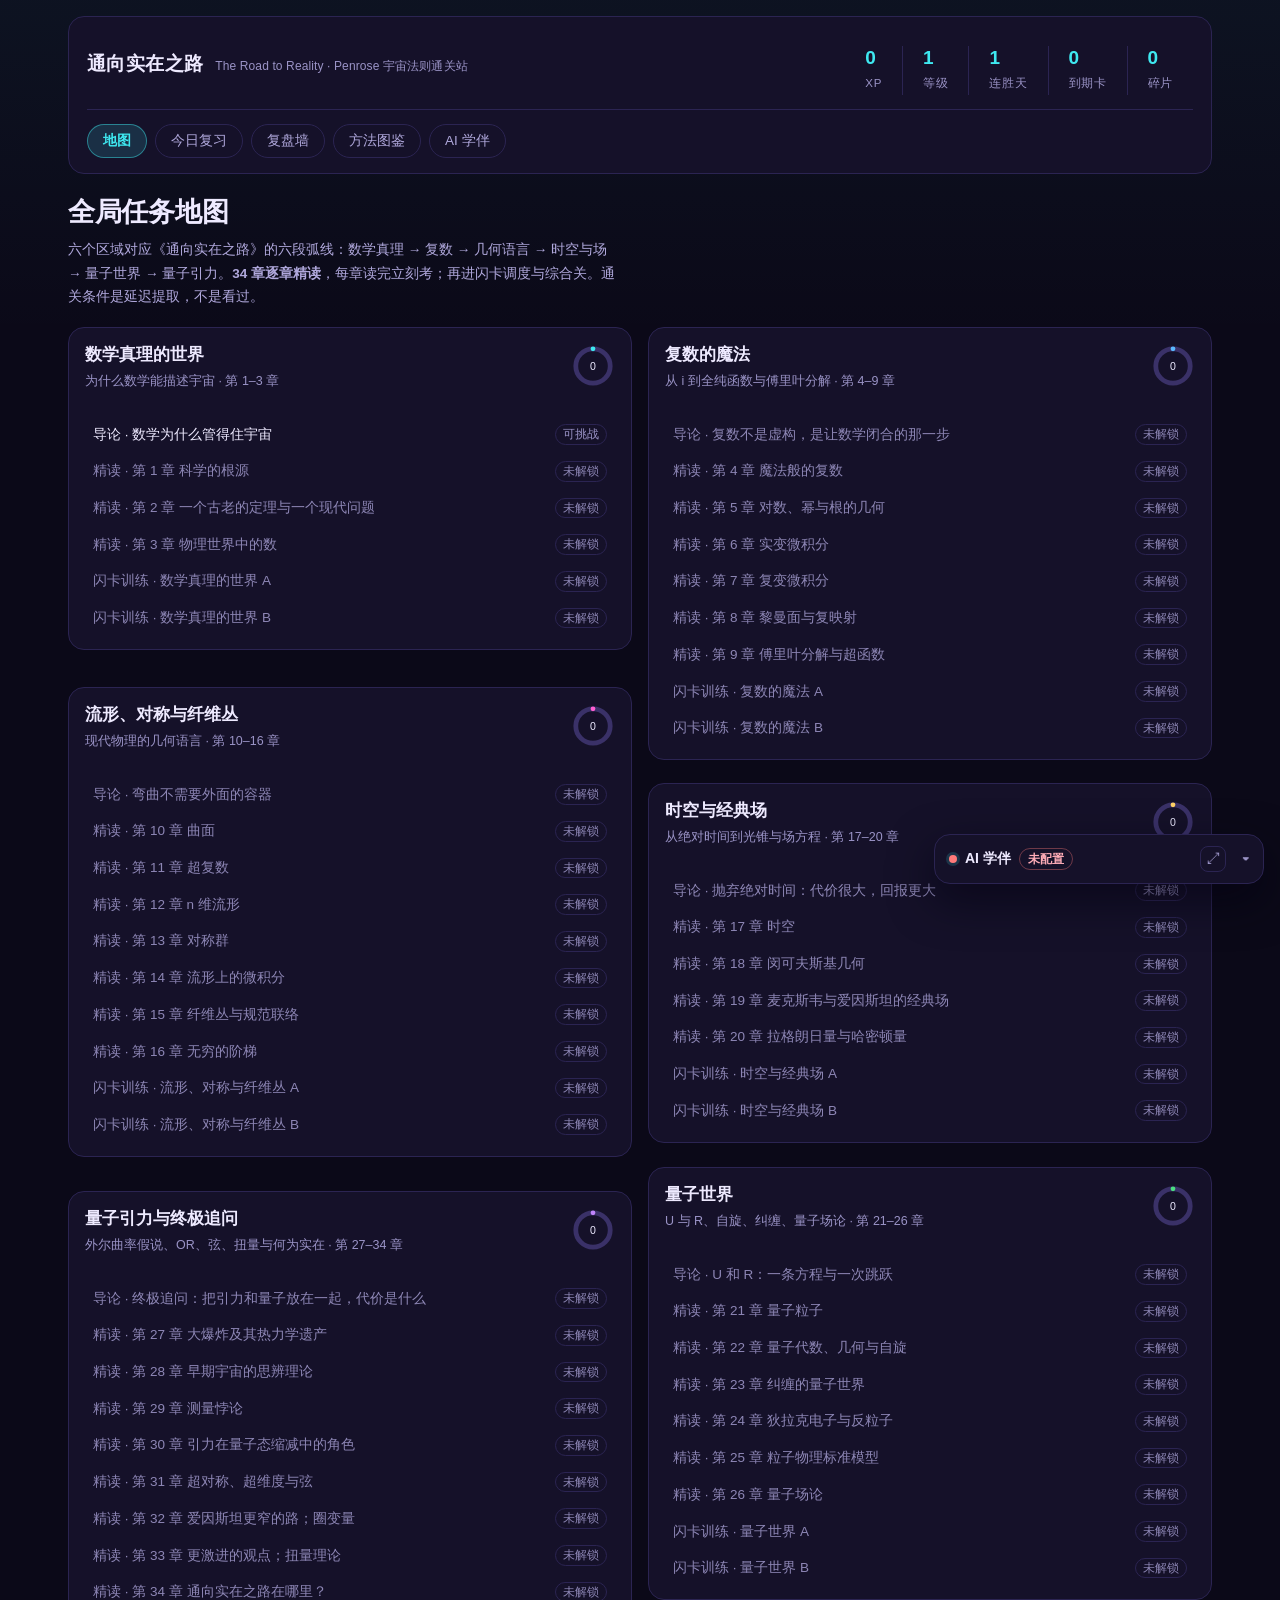
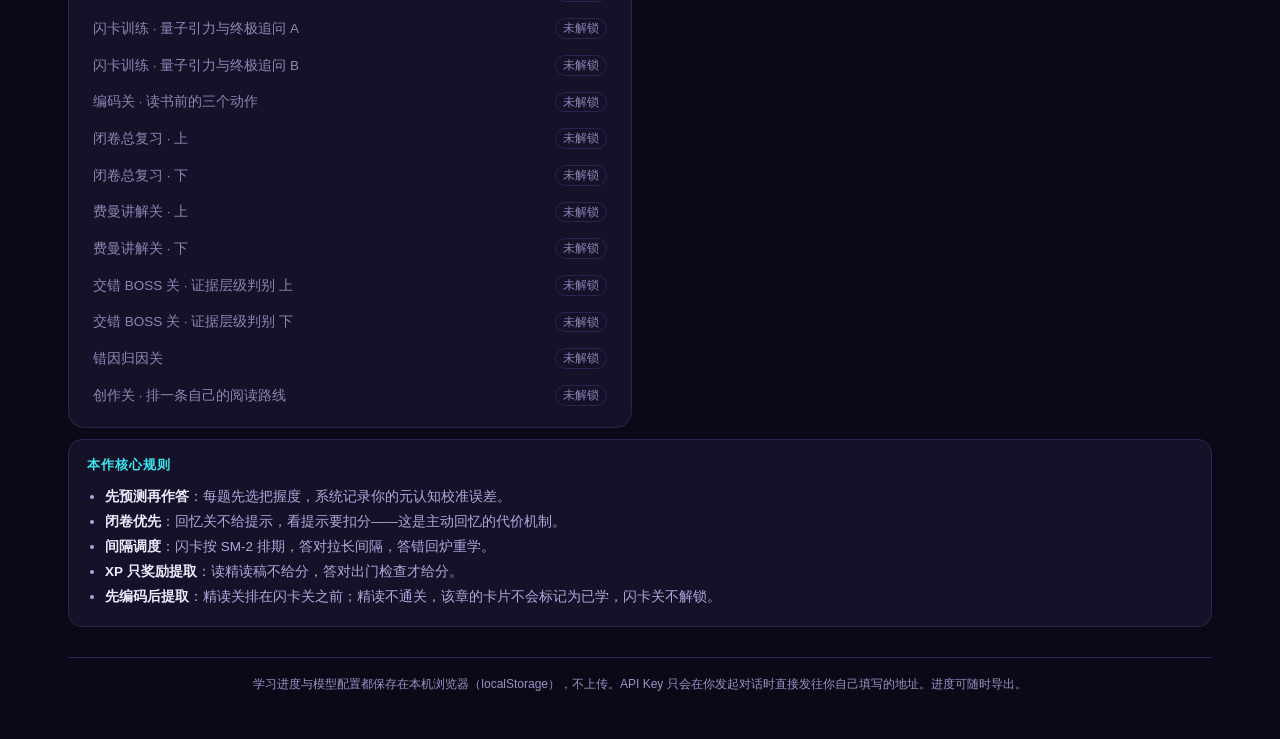
==== index.html @ fcfea30b "fix: 定积分上下限改用 _a^b 写法（3 处） 2026-10-31 22:08" ====
<!DOCTYPE html>
<html lang="zh-CN">
<head>
<meta charset="utf-8">
<meta name="viewport" content="width=device-width,initial-scale=1,viewport-fit=cover">
<title>通向实在之路 · 通关学习站</title>
<link rel="stylesheet" href="styles.css">
</head>
<body>

<div id="app">

  <!-- ============ 顶部 HUD ============ -->
  <header class="hud">
    <div class="hud-left">
      <div class="logo">通向实在之路</div>
      <div class="sub">The Road to Reality · Penrose 宇宙法则通关站</div>
    </div>
    <div class="hud-stats">
      <div class="stat"><span class="v" id="hud-xp">0</span><span class="k">XP</span></div>
      <div class="stat"><span class="v" id="hud-lv">1</span><span class="k">等级</span></div>
      <div class="stat"><span class="v" id="hud-streak">0</span><span class="k">连胜天</span></div>
      <div class="stat"><span class="v" id="hud-due">0</span><span class="k">到期卡</span></div>
      <div class="stat"><span class="v" id="hud-frag">0</span><span class="k">碎片</span></div>
    </div>
    <nav class="hud-nav">
      <button class="tab active" data-view="map">地图</button>
      <button class="tab" data-view="recall">今日复习</button>
      <button class="tab" data-view="wall">复盘墙</button>
      <button class="tab" data-view="library">方法图鉴</button>
      <button class="tab" data-view="companion">AI 学伴</button>
    </nav>
  </header>

  <!-- ============ 主区 ============ -->
  <main id="main">

    <!-- ---------- 地图视图 ---------- -->
    <section class="view" id="view-map">
      <div class="view-head">
        <h1>全局任务地图</h1>
        <p>六个区域对应《通向实在之路》的六段弧线：数学真理 → 复数 → 几何语言 → 时空与场 → 量子世界 → 量子引力。<b>34 章逐章精读</b>，每章读完立刻考；再进闪卡调度与综合关。通关条件是延迟提取，不是看过。</p>
      </div>
      <div class="map" id="map-grid"></div>

      <div class="panel">
        <h2 class="panel-t">本作核心规则</h2>
        <ul class="rules">
          <li><b>先预测再作答</b>：每题先选把握度，系统记录你的元认知校准误差。</li>
          <li><b>闭卷优先</b>：回忆关不给提示，看提示要扣分——这是主动回忆的代价机制。</li>
          <li><b>间隔调度</b>：闪卡按 SM-2 排期，答对拉长间隔，答错回炉重学。</li>
          <li><b>XP 只奖励提取</b>：读精读稿不给分，答对出门检查才给分。</li>
          <li><b>先编码后提取</b>：精读关排在闪卡关之前；精读不通关，该章的卡片不会标记为已学，闪卡关不解锁。</li>
        </ul>
      </div>
    </section>

    <!-- ---------- 今日复习（SM-2 队列） ---------- -->
    <section class="view hidden" id="view-recall">
      <div class="view-head">
        <h1>今日复习队列</h1>
        <p>SM-2 调度：到期卡优先，新卡每日上限 20 张。评分决定下次出现的时间，答错立刻回炉。队列只从<b>已通关</b>的章节出卡——没读过的内容不会来考你。</p>
      </div>
      <div class="recall-wrap">
        <div class="card-box" id="recall-box">
          <div class="card-face" id="recall-front"></div>
          <div class="card-face hidden" id="recall-back"></div>
          <div class="card-meta" id="recall-meta"></div>
        </div>
        <div class="grade-row hidden" id="recall-grades">
          <button class="g g1" data-g="1">忘记</button>
          <button class="g g3" data-g="3">困难</button>
          <button class="g g4" data-g="4">良好</button>
          <button class="g g5" data-g="5">轻松</button>
        </div>
        <div class="row-btns">
          <button class="btn primary" id="recall-show">显示答案</button>
          <button class="btn ghost" id="recall-skip">跳过本张</button>
        </div>
        <div class="queue-info" id="queue-info"></div>
      </div>
    </section>

    <!-- ---------- 复盘墙 ---------- -->
    <section class="view hidden" id="view-wall">
      <div class="view-head">
        <h1>复盘成就墙</h1>
        <p>这里不显示你"学了多久"，只显示你能取出来多少。</p>
      </div>
      <div class="wall-grid">
        <div class="panel">
          <h2 class="panel-t">六区域掌握度</h2>
          <div id="mastery-rings" class="rings"></div>
        </div>
        <div class="panel">
          <h2 class="panel-t">错因分布</h2>
          <div id="mistake-bars" class="bars"></div>
          <p class="hint">知识性错误占比下降才算真进步；表达类错误下降可能只是熟练度。</p>
        </div>
        <div class="panel">
          <h2 class="panel-t">元认知校准</h2>
          <div id="calib" class="calib"></div>
          <p class="hint">校准误差 = |预测正确率 − 实际正确率|。误差越小，你越清楚自己哪里不会。</p>
        </div>
        <div class="panel">
          <h2 class="panel-t">连胜日历 · 近 14 天</h2>
          <div id="streak-cal" class="cal"></div>
        </div>
        <div class="panel">
          <h2 class="panel-t">成就</h2>
          <div id="achv" class="achv"></div>
        </div>
        <div class="panel">
          <h2 class="panel-t">数据导出</h2>
          <p class="hint">所有进度可导出，避免平台锁定与黑箱算法。</p>
          <div class="row-btns">
            <button class="btn" id="exp-csv">导出 Anki 卡包 (CSV)</button>
            <button class="btn" id="exp-json">导出学习日志 (JSON)</button>
            <button class="btn danger" id="exp-reset">清空进度</button>
          </div>
        </div>
      </div>
    </section>

    <!-- ---------- 方法图鉴 ---------- -->
    <section class="view hidden" id="view-library">
      <div class="view-head">
        <h1>8 种读这本书的方法</h1>
        <p>按证据强度分层：第一梯队无条件优先，第二梯队基础扎实后叠加，辅助类只做配角，最后一类请当反面讲稿——它正是「从第一页硬啃到第 1124 页」。</p>
        <div class="row-btns" id="lib-filter">
          <button class="btn small" data-f="all">全部 8</button>
          <button class="btn small" data-f="1">第一梯队</button>
          <button class="btn small" data-f="2">第二梯队</button>
          <button class="btn small" data-f="3">辅助</button>
          <button class="btn small" data-f="4">误传</button>
        </div>
      </div>
      <div class="lib-grid" id="lib-grid"></div>
    </section>

    <!-- ---------- AI 学伴 ---------- -->
    <section class="view hidden" id="view-companion">
      <div class="view-head">
        <h1>AI 学伴</h1>
        <p>接上你自己的模型：DeepSeek 官方、本地 Ollama / LM Studio，或任意 OpenAI 兼容网关。学伴的默认纪律是「只追问、不给答案」——它做追问者、批改者、诊断者，答案仍然由你自己产出。</p>
      </div>

      <!-- 模型设置 -->
      <div class="panel llm-panel">
        <div class="llm-title">
          <h2 class="panel-t">模型设置</h2>
          <span class="pill" id="llm-status">未配置</span>
        </div>

        <div class="llm-grid">
          <label class="fld">
            <span>提供商预设</span>
            <select id="llm-preset"></select>
          </label>

          <label class="fld">
            <span>模型名</span>
            <span class="input-line">
              <input id="llm-model" list="llm-modellist" placeholder="deepseek-v4-pro" autocomplete="off">
              <button class="btn small ghost" id="llm-fetch-models" title="向 Base URL 请求 /models">拉取列表</button>
            </span>
            <datalist id="llm-modellist"></datalist>
          </label>

          <label class="fld wide">
            <span>Base URL<span class="hint">填到版本段为止，别带 /chat/completions</span></span>
            <input id="llm-base" placeholder="https://api.deepseek.com/v1" autocomplete="off" spellcheck="false">
          </label>

          <label class="fld wide">
            <span>API Key<span class="hint">只存在本机浏览器，直发你填的地址</span></span>
            <span class="input-line">
              <input id="llm-key" type="password" placeholder="sk-…（本地服务可留空）" autocomplete="off" spellcheck="false">
              <button class="btn small ghost" id="llm-key-eye">显示</button>
            </span>
          </label>

          <label class="fld">
            <span>温度 <b id="llm-temp-v">0.7</b></span>
            <input id="llm-temp" type="range" min="0" max="1.5" step="0.1">
          </label>

          <label class="fld">
            <span>最大输出 tokens<span class="hint">思考过程也算在内，调小会截断长回答</span></span>
            <input id="llm-maxtok" type="number" min="256" max="16384" step="256">
          </label>

          <label class="fld">
            <span>超时（秒）<span class="hint">多久没新内容才放弃</span></span>
            <input id="llm-timeout" type="number" min="10" max="600" step="5">
          </label>

          <div class="fld checks">
            <label><input type="checkbox" id="llm-stream"> 流式输出（打字机效果）</label>
            <label><input type="checkbox" id="llm-reason"> 展开思考过程（reasoning）</label>
          </div>
        </div>

        <div class="llm-preset-note" id="llm-preset-note"></div>

        <div class="row-btns">
          <button class="btn primary" id="llm-save">保存设置</button>
          <button class="btn" id="llm-test">测试连接</button>
          <button class="btn ghost" id="llm-reset">恢复默认</button>
          <button class="btn ghost" id="llm-clear">清除密钥</button>
          <button class="btn ghost" id="llm-proxy">下载本地代理脚本</button>
        </div>

        <div class="llm-result hidden" id="llm-result"></div>

        <details class="llm-help">
          <summary>连不上？三种典型情况与解法</summary>
          <div class="llm-help-body">
            <p><b>① 跨域被拦（最常见的报错）。</b>浏览器会打印 <code>CORS policy</code> 或本页提示「无法连接到…」。云端 API（含 DeepSeek 官方）与部分本地服务都不允许网页直接调用。解法：下载本仓库的 <code>ds-proxy.py</code>，在本机执行</p>
            <pre>python3 ds-proxy.py --upstream https://api.deepseek.com --key sk-你的key</pre>
            <p>然后把这里的 Base URL 改成 <code>http://127.0.0.1:8787/v1</code>，Key 留空（key 已放在代理端，不进浏览器），模型名照旧。</p>
            <p><b>② 混合内容拦截。</b>若页面以 <code>https://</code> 打开，而接口是 <code>http://127.0.0.1</code>，浏览器会直接拒绝。用本地单文件打开（<code>file://</code>）或让两者协议一致。</p>
            <p><b>③ 密钥或模型名不对。</b>报 401 是 key 问题，报 404 / 400 多为 Base URL 少了 <code>/v1</code>，或模型名不存在——点「拉取列表」看看服务端到底有哪些模型。</p>
            <p class="dim">DeepSeek 官方模型名：<code>deepseek-v4-pro</code>（思考模式）、<code>deepseek-v4-flash</code>（非思考）。旧的 <code>deepseek-chat</code> / <code>deepseek-reasoner</code> 已于 2026-07-24 弃用。</p>
          </div>
        </details>
      </div>

      <!-- 提示词库 -->
      <div class="panel">
        <h2 class="panel-t">提示词库</h2>
        <p class="dim">下面这些提示词可以直接复制到任意对话窗口使用，也是浮动学伴面板内置的人设来源。</p>
      </div>
      <div class="prompt-grid" id="prompt-grid"></div>

      <div class="panel">
        <h2 class="panel-t">三条不可让渡的红线</h2>
        <ul class="rules">
          <li><b>先生成，后辅助</b>：任何任务先独立做，AI 只做批改与追问。</li>
          <li><b>答案不算产出</b>：合上 AI 的回复，凭记忆重写一次，才算完成。</li>
          <li><b>事实必核查</b>：AI 给的数字与引用一律回到本站讲稿二次核对——它会一本正经地编页码。</li>
        </ul>
      </div>
    </section>

    <!-- ---------- 关卡视图 ---------- -->
    <section class="view hidden" id="view-level">
      <button class="btn ghost back" id="level-back">← 返回地图</button>
      <button class="btn ghost back" id="readmode-toggle" title="切换精读排版：大字号、宽行距、易辨识，适合长时间阅读">阅读模式：关</button>
      <div class="level-head">
        <div class="lv-tag" id="lv-tag"></div>
        <h1 id="lv-title"></h1>
        <p id="lv-brief"></p>
        <div class="lv-method" id="lv-method"></div>
      </div>
      <!-- 阅读滑轨：既是进度，也是页码导航（悬停看页码+小节，点击/方向键跳页） -->
      <div class="rd-scrub" id="rd-scrub" role="slider" tabindex="0"
           aria-label="阅读进度，可跳页" aria-orientation="horizontal"
           aria-valuemin="1" aria-valuemax="1" aria-valuenow="1">
        <div class="rd-scrub-rail">
          <span class="rd-scrub-seg" id="rd-seg"></span>
          <div class="progress-bar" id="lv-progress"></div>
          <span class="rd-scrub-ticks" id="rd-ticks"></span>
          <i class="rd-scrub-cursor" id="rd-cursor"></i>
        </div>
        <div class="rd-tip" id="rd-tip"></div>
      </div>
      <div class="stage" id="lv-stage"></div>
      <div class="row-btns" id="lv-actions"></div>
      <div class="feedback hidden" id="lv-feedback"></div>
    </section>

  </main>

  <!-- ============ AI 学伴浮动面板 ============ -->
  <aside id="npc" class="npc">
    <div class="npc-head" id="npc-toggle">
      <span class="dot" id="npc-dot"></span>
      <span>AI 学伴</span>
      <span class="npc-badge" id="npc-badge">未配置</span>
      <button class="npc-exp" id="npc-expand" type="button"
              title="展开为分屏：学伴铺在右侧，和网页并排看">⤢</button>
      <span class="caret">▾</span>
    </div>
    <div class="npc-body" id="npc-body">
      <div class="npc-modes" id="npc-modes">
        <button class="btn small" data-mode="ask">只追问</button>
        <button class="btn small" data-mode="review">批改</button>
        <button class="btn small" data-mode="chat">自由问答</button>
      </div>
      <div class="npc-ctx" id="npc-ctx"></div>
      <div class="chat" id="npc-chat"></div>
      <textarea id="npc-input" class="npc-input" rows="2" placeholder="先写下你自己的答案，再让学伴追问…（Ctrl/⌘ + Enter 发送）"></textarea>
      <div class="row-btns">
        <button class="btn small primary" id="npc-ask">发送</button>
        <button class="btn small ghost" id="npc-stop">停止</button>
        <button class="btn small ghost" id="npc-clear">清空</button>
        <button class="btn small ghost" id="npc-export">导出</button>
        <button class="btn small ghost" id="npc-config">设置</button>
      </div>
      <div class="npc-tip" id="npc-tip">未接模型时，学伴用内置规则追问；在「设置」里填好 API 即可接入你自己的模型。</div>
    </div>
  </aside>

  <footer class="foot">
    学习进度与模型配置都保存在本机浏览器（localStorage），不上传。API Key 只会在你发起对话时直接发往你自己填写的地址。进度可随时导出。
  </footer>
</div>

<!-- 首屏只带地图需要的：数据结构、引擎、学伴、朗读模块 -->
<script src="data.js"></script>
<script src="data-cards.js"></script>
<script src="data-pools.js"></script>
<script src="engine.js"></script>
<script src="llm.js"></script>
<script src="tts.js"></script>
<script src="math.js"></script>
<!-- 按需加载清单（由 gen/build-lazy.py 生成） -->
<script src="gen/lazy/manifest.js"></script>
<script src="lazy.js"></script>
<!-- @@LAZY@@ 单文件版在这里内联 KaTeX / 章节 / 插图 / 图示 -->
<script src="emph.js"></script>
<script src="app.js"></script>
</body>
</html>
---- styles.css ----
/* ============================================================
   通向实在之路 · 界面样式
   设计方向：深夜天文台
   —— 墨蓝底面、三级表面明度、单一电青主信号、金色成就色。
   三条硬规则：
   1) 不用装饰性渐变（文字渐变、按钮渐变、背景光晕一律不用）
   2) 不用左侧色条（callout 一律改用「淡色底 + 同色描边 + 同色标题」）
   3) 不嵌套卡片（卡片里只放内容，不放在第二层卡片里）
   ============================================================ */

:root{
  /* 表面：三级明度，全部带紫调，不用纯黑纯灰 */
  --bg:#0b0918;
  --surf1:#151129;
  --surf2:#1c1735;
  --surf3:#241d45;
  /* 旧变量名保留，避免 JS 内联样式失效 */
  --panel:var(--surf1);
  --panel2:var(--surf2);
  --line:#2b2452;
  --line2:#3d3470;
  /* 文字 */
  --txt:#eeeaff;
  --dim:#b0a8dc;
  --hint:#9a93c6;
  /* 信号色 */
  --cyan:#3ee8f0;
  --cyan-ink:#04141a;
  --mag:#ff5fd2;
  --gold:#ffd166;
  --ok:#4ade80;
  --bad:#ff7a7a;
  --radius:14px;
  /* 精读正文用楷体：笔画分明、字字独立，长文读起来不糊 */
  --kai:"RTRKai","Kaiti SC","STKaiti","KaiTi","楷体","Kaiti","楷体_GB2312","Songti SC","SimSun",serif;
}

*{box-sizing:border-box;-webkit-tap-highlight-color:transparent}
html,body{margin:0;padding:0}

body{
  background-color:var(--bg);
  /* 顶部一层极淡的冷色洗底，取代原来的两团径向光晕 */
  background-image:linear-gradient(180deg,rgba(62,232,240,.045),rgba(62,232,240,0) 340px);
  background-attachment:fixed;
  color:var(--txt);
  font-family:-apple-system,BlinkMacSystemFont,"PingFang SC","Microsoft YaHei","Helvetica Neue",Arial,sans-serif;
  font-size:15px; line-height:1.65; min-height:100vh;
  -webkit-font-smoothing:antialiased;
  text-rendering:optimizeLegibility;
}
#app{max-width:1180px;margin:0 auto;padding:0 18px 44px}
.hidden{display:none !important}

h1,h2,h3,h4{line-height:1.35;letter-spacing:-.01em}
h1{font-size:clamp(23px,2.4vw,27px);margin:0 0 8px;font-weight:800}
h2{font-size:19px;margin:0 0 8px;font-weight:700}
h3{margin:0 0 10px;font-size:15px;font-weight:700;color:var(--cyan)}
p{margin:0 0 10px}

/* ---------- 浏览器自带的那些面 ----------
   选中态、焦点环、滚动条、光标、表格数字：这些也是设计的一部分 */
::selection{background:rgba(62,232,240,.26);color:#fff}
:focus-visible{outline:2px solid var(--cyan);outline-offset:2px;border-radius:6px}
input,textarea,select{caret-color:var(--cyan)}
input[type=range]{accent-color:var(--cyan)}
a{color:var(--cyan);text-underline-offset:2px}
*{scrollbar-width:thin;scrollbar-color:rgba(176,168,220,.28) transparent}
::-webkit-scrollbar{width:10px;height:10px}
::-webkit-scrollbar-track{background:transparent}
::-webkit-scrollbar-thumb{background:rgba(176,168,220,.24);border-radius:6px;border:3px solid transparent;background-clip:content-box}
::-webkit-scrollbar-thumb:hover{background:rgba(176,168,220,.42);background-clip:content-box}

/* ---------- HUD：一条完整的信息带，不是五张同样的小卡 ---------- */
.hud{
  background:var(--surf1);border:1px solid var(--line);border-radius:16px;
  padding:15px 18px;margin:16px 0 20px;
}
@media (min-width:940px){
  .hud{display:grid;grid-template-columns:1fr auto;column-gap:28px;align-items:center}
  .hud-left{grid-column:1}
  .hud-stats{grid-column:2;margin:0;justify-self:end}
  .hud-nav{grid-column:1 / -1}
}
.hud-left{display:flex;align-items:baseline;gap:12px;flex-wrap:wrap}
.logo{font-size:19px;font-weight:800;letter-spacing:.02em;color:var(--txt)}
.logo b{color:var(--cyan);font-weight:800}
.sub{color:var(--hint);font-size:12px;letter-spacing:.01em}
.hud-stats{display:flex;flex-wrap:wrap;margin:14px 0 0}
.stat{padding:0 20px;border-left:1px solid var(--line);min-width:0}
.stat:first-child{padding-left:0;border-left:0}
.stat .v{display:block;font-weight:800;font-size:19px;color:var(--cyan);
  font-variant-numeric:tabular-nums;line-height:1.25}
.stat .k{font-size:11.5px;color:var(--hint);letter-spacing:.06em}
.hud-nav{display:flex;gap:8px;flex-wrap:wrap;margin-top:14px;padding-top:14px;border-top:1px solid var(--line)}
.tab{background:transparent;border:1px solid var(--line);color:var(--dim);
  padding:7px 15px;border-radius:999px;font-size:13.5px;cursor:pointer;transition:background .15s,color .15s,border-color .15s}
.tab:hover{color:var(--txt);border-color:var(--line2);background:var(--surf2)}
.tab.active{background:rgba(62,232,240,.14);color:var(--cyan);border-color:rgba(62,232,240,.45);font-weight:700}

/* ---------- 通用容器 ---------- */
.view-head{margin-bottom:18px}
.view-head p{color:var(--dim);font-size:13.5px;max-width:74ch;line-height:1.75}
.panel{background:var(--surf1);border:1px solid var(--line);border-radius:var(--radius);padding:16px 18px;margin-bottom:14px}
/* 面板标题：h2 语义层级，视觉上克制 */
.panel-t,.panel h2{font-size:13px;font-weight:700;color:var(--cyan);
  letter-spacing:.08em;margin:0 0 12px;text-transform:none}
.rules{margin:0;padding-left:18px;color:var(--dim);font-size:13.5px;line-height:1.85}
.rules b{color:var(--txt);font-weight:700}
.hint,.dim{color:var(--hint);font-size:12.5px}
.dim{color:var(--hint)}

.btn{background:var(--surf2);border:1px solid var(--line);color:var(--txt);
  padding:10px 16px;border-radius:10px;cursor:pointer;font-size:14px;
  font-family:inherit;transition:background .15s,border-color .15s,color .15s}
.btn:hover{border-color:var(--line2);background:var(--surf3)}
.btn.primary{background:var(--cyan);color:var(--cyan-ink);font-weight:800;border-color:transparent}
.btn.primary:hover{background:#65f0f5}
.btn.ghost{background:transparent}
.btn.ghost:hover{background:var(--surf2)}
.btn.danger{border-color:rgba(255,122,122,.4);color:#ffa8b4;background:transparent}
.btn.danger:hover{background:rgba(255,122,122,.12)}
.btn.small{padding:7px 12px;font-size:13px}
.btn:disabled{opacity:.55;cursor:not-allowed}
.row-btns{display:flex;gap:8px;flex-wrap:wrap;margin-top:14px}

/* ---------- 地图：真瀑布流 ----------
   为什么不用 columns:2：WebKit 对「整块不可分」的多列不做平衡，6 张卡会全堆进第一列
   （Chromium 才是平衡的）；纯网格又会把同排卡片拉成同高、短卡留空洞。
   做法：grid + 8px 行轨，由 app.js 的 layoutMap() 按实测高度算行跨度、放进最矮的列。 */
.map{display:grid;grid-template-columns:repeat(2,minmax(0,1fr));grid-auto-rows:8px;
  column-gap:16px;row-gap:16px;align-items:start}
@media (min-width:1560px){.map{grid-template-columns:repeat(3,minmax(0,1fr))}}
@media (max-width:760px){.map{grid-template-columns:1fr}}
.region{background:var(--surf1);border:1px solid var(--line);border-radius:16px;padding:16px 16px 12px;
  position:relative;display:block;margin:0}
.region h2{margin:0 0 4px;font-size:17px;font-weight:800;letter-spacing:0}
.region .rdesc{color:var(--hint);font-size:12.5px;margin-bottom:14px;line-height:1.6;
  padding-right:56px;min-height:2.6em}
.ring{width:48px;height:48px;display:block}
.region .ring{position:absolute;right:16px;top:16px;width:44px;height:44px}
/* 章节列表：两栏排，避免一列拉成 1.5 屏高 */
.lvlist{list-style:none;margin:0;padding:0}
.lvitem{display:flex;align-items:center;gap:8px;padding:7px 8px;border-radius:9px;
  background:transparent;border:0;margin-bottom:2px;cursor:pointer;font-size:13.5px;
  line-height:1.45;transition:background .13s}
.lvitem:hover{background:var(--surf3)}
.lvitem:focus-visible{outline:2px solid var(--cyan);outline-offset:-2px;background:var(--surf3)}
.lvitem.locked{cursor:not-allowed}
.lvitem.locked .lvname,.lvitem.locked .badge{color:#8d86b5}
.lvitem.locked:hover{background:transparent}
.lvitem.done .lvname:before{content:"";display:inline-block;width:6px;height:6px;border-radius:50%;
  background:var(--ok);margin-right:7px;vertical-align:2px}
.lvitem .lvname{flex:1;min-width:0}
.lvitem .badge{font-size:11.5px;color:var(--hint);border:1px solid var(--line);padding:1px 7px;border-radius:999px;white-space:nowrap}
.lvitem.done .badge{color:#86efac;border-color:rgba(74,222,128,.35)}
.lvitem .best{color:var(--gold);font-size:12.5px;font-weight:700;font-variant-numeric:tabular-nums}
.lvitem .pg{flex:none;font-size:11.5px;color:var(--gold);border:1px solid rgba(255,209,102,.3);
  border-radius:999px;padding:1px 7px;white-space:nowrap;font-variant-numeric:tabular-nums}

/* 按需加载时的占位 */
.lv-loading{padding:46px 10px;text-align:center}
.lv-loading-t{font-size:15px;color:var(--txt);font-weight:700;margin-bottom:8px}
.lv-loading-s{font-size:13px;color:var(--hint);line-height:1.8;max-width:34em;margin:0 auto}
.lv-loading.bad .lv-loading-t{color:var(--bad)}
.lv-loading.bad .row-btns{justify-content:center}

/* ---------- 闪卡 ---------- */
.recall-wrap{max-width:760px}
.card-box{background:var(--surf1);border:1px solid var(--line);border-radius:18px;padding:30px 28px;min-height:200px;
  display:flex;flex-direction:column;justify-content:center;align-items:stretch;text-align:left}
.card-face{font-size:19px;line-height:1.75;max-width:34em}
.card-face .q{color:var(--cyan);font-weight:700;display:block;margin-bottom:12px;font-size:12.5px;
  letter-spacing:.08em}
.card-meta{margin-top:16px;font-size:12.5px;color:var(--hint);line-height:1.7}
.grade-row{display:flex;gap:8px;margin-top:16px;flex-wrap:wrap}
.g{flex:1;min-width:84px;padding:13px 10px;border-radius:11px;border:1px solid var(--line);
  background:var(--surf2);color:var(--txt);cursor:pointer;font-size:14px;font-family:inherit;
  transition:background .15s,border-color .15s}
.g:hover{background:var(--surf3)}
.g1{border-color:rgba(255,122,122,.35)}
.g3{border-color:rgba(255,209,102,.3)}
.g4{border-color:rgba(74,222,128,.32)}
.g5{border-color:rgba(62,232,240,.32)}
.g small{display:block;font-size:11.5px;color:var(--hint);margin-top:2px}
.queue-info{margin-top:16px;color:var(--dim);font-size:13px}

/* ---------- 复盘墙 ---------- */
.wall-grid{display:grid;grid-template-columns:repeat(auto-fill,minmax(310px,1fr));gap:14px}
.rings{display:grid;grid-template-columns:repeat(3,1fr);gap:14px}
.ring-cell{text-align:center}
.ring-cell span{display:block;font-size:12px;color:var(--hint);margin-top:6px;line-height:1.45;text-wrap:balance}
.bars .bar{margin-bottom:11px}
.bars .bar .lb{display:flex;justify-content:space-between;font-size:12.5px;color:var(--dim);
  font-variant-numeric:tabular-nums}
.bars .bar .tr{height:7px;background:var(--surf3);border-radius:4px;overflow:hidden;margin-top:5px}
.bars .bar .fl{height:100%;background:var(--mag);border-radius:4px}
.calib .big{font-size:30px;font-weight:800;color:var(--gold);font-variant-numeric:tabular-nums}
.calib .sm{color:var(--hint);font-size:12.5px}
.cal{display:grid;grid-template-columns:repeat(14,1fr);gap:5px}
.cal i{height:26px;border-radius:6px;background:var(--surf3);display:block}
.cal i.on{background:var(--cyan)}
.achv{display:flex;flex-wrap:wrap;gap:8px}
.achv span{border:1px solid var(--line);border-radius:999px;padding:5px 12px;font-size:12px;color:var(--hint)}
.achv span.got{border-color:rgba(255,209,102,.45);color:var(--gold);font-weight:700;background:rgba(255,209,102,.08)}

/* ---------- 提示词卡 ---------- */
.prompt-grid{display:grid;grid-template-columns:repeat(auto-fill,minmax(330px,1fr));gap:14px;align-items:start}
.pcard{background:var(--surf1);border:1px solid var(--line);border-radius:var(--radius);padding:16px 16px 14px}
.pcard h3{margin:0 0 5px;font-size:15px;font-weight:700;color:var(--txt)}
.pcard .role{font-size:12px;color:var(--mag);margin-bottom:10px}
.pcard pre{white-space:pre-wrap;background:var(--bg);border:1px solid var(--line);border-radius:10px;
  padding:12px;font-size:12.5px;color:#d8d2ff;margin:0 0 10px;line-height:1.8;
  font-family:-apple-system,"PingFang SC",sans-serif}
.pcard .row-btns{margin-top:10px}
.pcard .btn.primary{background:rgba(62,232,240,.12);color:var(--cyan);border-color:rgba(62,232,240,.35)}
.pcard .btn.primary:hover{background:rgba(62,232,240,.2)}

/* ---------- 关卡 ---------- */
/* 精读正文的行宽由这一层决定：中文 40 字上下最舒服 */
#view-level{max-width:780px;margin-left:auto;margin-right:auto}
.back{margin-bottom:12px}
.level-head{margin-bottom:16px}
.lv-tag{display:inline-block;font-size:11.5px;color:var(--cyan);border:1px solid rgba(62,232,240,.3);
  background:rgba(62,232,240,.08);padding:3px 10px;border-radius:999px;margin-bottom:10px;letter-spacing:.04em}
.lv-method{font-size:12.5px;color:var(--hint);margin-top:8px}
.lv-method b{color:var(--mag);font-weight:700}
/* ---------- 阅读滑轨 ----------
   视觉高度仍是 4px，命中区靠上下 padding 撑到 ~28px（触控下限 24px）。
   悬停：出页码 + 小节名、一根青色游标、一段预览高亮；点击：跳到该页。
   键盘：← → 单页、Home/End 首末页。这一段同时是 progress 与导航，
   所以不做 hover 放大、不做阴影——它得一直在原地。 */
.rd-scrub{position:relative;padding:12px 0;margin:-8px 0 14px;cursor:pointer;-webkit-tap-highlight-color:transparent}
.rd-scrub.static{cursor:default}
.rd-scrub:focus-visible{outline:2px solid var(--cyan);outline-offset:4px;border-radius:6px}
.rd-scrub-rail{position:relative;height:4px;background:var(--surf3);border-radius:3px}
.progress-bar{position:relative;z-index:2;height:100%;width:0;background:var(--cyan);border-radius:3px;
  transition:width .28s cubic-bezier(.4,0,.2,1)}
.rd-scrub-seg{position:absolute;z-index:1;top:-2px;height:8px;border-radius:4px;
  background:rgba(62,232,240,.4);opacity:0;transition:opacity .12s,left .1s linear,width .1s linear}
.rd-scrub-seg.on{opacity:1}
.rd-scrub-ticks{position:absolute;left:0;right:0;top:0;height:0;pointer-events:none}
.rd-tick{position:absolute;top:-3px;width:1px;height:10px;background:var(--line2)}
.rd-scrub-cursor{position:absolute;z-index:3;top:-5px;width:2px;height:14px;margin-left:-1px;
  background:var(--cyan);border-radius:2px;opacity:0;transition:opacity .12s}
.rd-scrub-cursor.on{opacity:1}
.rd-tip{position:absolute;z-index:20;bottom:27px;transform:translateX(-50%);white-space:nowrap;
  background:var(--surf3);border:1px solid var(--line2);border-radius:9px;padding:6px 10px;
  font-size:12px;line-height:1.5;color:var(--txt);pointer-events:none;
  opacity:0;transition:opacity .12s;box-shadow:0 10px 26px rgba(4,2,16,.55)}
.rd-tip.on{opacity:1}
.rd-tip b{color:var(--cyan);font-weight:800;font-variant-numeric:tabular-nums;margin-right:8px}
.rd-tip span{color:var(--txt)}
.rd-tip i{font-style:normal;color:var(--dim);margin-left:8px}

/* 关卡正文容器：不再套一层卡片，内容块自己就是表面 */
.stage{background:transparent;border:0;border-radius:0;padding:0;min-height:180px}
.stage h2,.stage h3{margin:0 0 10px;font-size:16px;font-weight:700;color:var(--txt);letter-spacing:0}

/* 材料/引子：中性表面，靠字号与底色区分，不靠色条 */
.material{background:var(--surf2);border:1px solid var(--line);padding:14px 16px;border-radius:12px;
  font-size:14px;color:#dcd6ff;margin-bottom:14px;white-space:pre-wrap;line-height:1.85}
.material.hook{background:rgba(255,209,102,.07);border-color:rgba(255,209,102,.26);font-size:14.5px;color:#f4e7c4}
.opts{display:grid;gap:9px}
.opt{background:var(--surf2);border:1px solid var(--line);border-radius:11px;padding:12px 14px;cursor:pointer;
  font-size:14px;text-align:left;color:var(--txt);font-family:inherit;line-height:1.7;
  transition:border-color .13s,background .13s}
.opt:hover{border-color:var(--line2);background:var(--surf3)}
.opt.sel{border-color:rgba(62,232,240,.55);background:rgba(62,232,240,.1)}
.opt.right{border-color:rgba(74,222,128,.5);background:rgba(74,222,128,.1)}
.opt.wrong{border-color:rgba(255,122,122,.5);background:rgba(255,122,122,.1)}
textarea.ans{width:100%;min-height:120px;background:var(--bg);border:1px solid var(--line);border-radius:11px;
  color:var(--txt);padding:13px;font-size:14.5px;line-height:1.8;resize:vertical;
  font-family:-apple-system,"PingFang SC",sans-serif}
textarea.ans:focus{outline:none;border-color:rgba(62,232,240,.5)}
.conf-row{display:flex;gap:8px;align-items:center;margin:14px 0;flex-wrap:wrap}
.conf{background:var(--surf2);border:1px solid var(--line);border-radius:9px;padding:8px 13px;cursor:pointer;
  font-size:13px;color:var(--txt);font-family:inherit;transition:border-color .13s,color .13s}
.conf:hover{border-color:var(--line2)}
.conf.sel{border-color:rgba(255,95,210,.5);color:var(--mag);font-weight:700;background:rgba(255,95,210,.08)}
.feedback{margin-top:16px;background:var(--surf2);border:1px solid var(--line);border-radius:12px;
  padding:15px 17px;font-size:14px;line-height:1.8}
.feedback.bad{background:rgba(255,122,122,.07);border-color:rgba(255,122,122,.28)}
.feedback.good{background:rgba(74,222,128,.07);border-color:rgba(74,222,128,.28)}
.feedback .kwd{color:var(--gold);font-weight:700}
.boss-mix{display:flex;gap:8px;flex-wrap:wrap;margin-bottom:12px}
.pill{border:1px solid var(--line);border-radius:999px;padding:4px 11px;font-size:12px;color:var(--dim);white-space:nowrap}
.pill.hot{border-color:rgba(255,95,210,.45);color:var(--mag);background:rgba(255,95,210,.08)}

/* ---------- NPC 学伴 ---------- */
.npc{position:fixed;right:16px;bottom:16px;width:330px;max-width:calc(100vw - 32px);
  background:var(--surf1);border:1px solid var(--line);border-radius:16px;overflow:hidden;z-index:50;
  box-shadow:0 16px 44px rgba(4,2,16,.6)}
.npc-head{display:flex;align-items:center;gap:8px;padding:11px 14px;cursor:pointer;font-size:14px;font-weight:700}
.npc-head .dot{width:8px;height:8px;border-radius:50%;background:var(--cyan);
  box-shadow:0 0 0 3px rgba(62,232,240,.16)}
.npc-head .caret{margin-left:auto;color:var(--hint)}
.npc-body{padding:0 14px 14px;display:none}
.npc.open .npc-body{display:block}
.chat{max-height:220px;overflow:auto;background:var(--bg);border:1px solid var(--line);border-radius:11px;
  padding:11px;margin-bottom:10px;font-size:13px;line-height:1.7}
.chat div{margin-bottom:9px}
.chat .me{text-align:right;color:var(--cyan)}
.chat .ai{color:#e6dfff}
.chat .ai:before{content:"学伴 · ";color:var(--mag)}
.npc-input{width:100%;background:var(--bg);border:1px solid var(--line);border-radius:11px;color:var(--txt);
  padding:10px;font-size:13px;line-height:1.55;font-family:inherit;resize:vertical;min-height:52px}
.npc-input:focus{outline:none;border-color:rgba(62,232,240,.5)}
.npc-tip{font-size:11.5px;color:var(--hint);margin-top:8px;line-height:1.6}
.foot{text-align:center;color:var(--hint);font-size:12px;margin-top:30px;padding-top:16px;border-top:1px solid var(--line);line-height:1.7}

@media (max-width:640px){
  #app{padding:0 14px 36px}
  .hud{padding:14px}
  .hud-stats{gap:12px 0}
  .stat{padding:0 14px}
  .stat .v{font-size:17px}
  .npc{width:calc(100vw - 24px);right:12px;bottom:12px}
  .rings{grid-template-columns:repeat(2,1fr)}
  .cal{grid-template-columns:repeat(7,1fr)}
}

/* ---------- 方法图鉴 ---------- */
.lib-grid{display:grid;grid-template-columns:repeat(auto-fill,minmax(320px,1fr));gap:14px;align-items:start}
.mcard{background:var(--surf1);border:1px solid var(--line);border-radius:var(--radius);padding:16px}
/* 四档用「描边色 + 角标色」区分，不再用左侧色条 */
.mcard.t1{border-color:rgba(62,232,240,.3)}
.mcard.t2{border-color:rgba(255,95,210,.3)}
.mcard.t3{border-color:var(--line2)}
.mcard.t4{border-color:rgba(255,122,122,.3)}
.mcard h2{margin:0 0 6px;font-size:15px;font-weight:700;color:var(--txt);display:flex;justify-content:space-between;gap:8px;align-items:baseline}
.mcard .rate{font-size:11.5px;color:var(--gold);white-space:nowrap;font-weight:400}
.mcard .num{font-size:11.5px;color:var(--cyan);margin-bottom:8px;letter-spacing:.06em}
.mcard .why{font-size:13px;color:var(--dim);margin-bottom:10px;line-height:1.75}
.mcard ol{margin:0 0 10px;padding-left:18px;font-size:13px;line-height:1.8;color:#e2ddff}
.mcard ol li{margin-bottom:4px}
.mcard .mis{font-size:12.5px;color:#ffadb8;border-top:1px solid var(--line);padding-top:9px;margin-top:2px;line-height:1.7}
.mcard .tiername{font-size:11.5px;color:var(--hint);margin-bottom:8px;letter-spacing:.05em}
.mcard.t1 .tiername{color:var(--cyan)}
.mcard.t2 .tiername{color:var(--mag)}
.mcard.t4 .tiername{color:var(--bad)}

/* ---------- 教材关 ---------- */
.lesson-step{font-size:11.5px;color:var(--hint);margin-bottom:12px;letter-spacing:.1em;
  text-transform:none;font-variant-numeric:tabular-nums}
/* 一句话核心：金色底 + 同色描边，字号拉起来做重点 */
.essence{background:rgba(255,209,102,.08);border:1px solid rgba(255,209,102,.3);
  padding:15px 17px;border-radius:12px;font-size:16.5px;font-weight:700;margin:12px 0;
  line-height:1.75;color:#ffeab5}
.essence .katex{color:inherit}
.blk{background:var(--surf2);border:1px solid var(--line);border-radius:12px;padding:14px 16px;
  margin-bottom:12px;font-size:14px;line-height:1.85;color:#e6e1ff}
.blk-t{font-size:11.5px;color:var(--cyan);margin-bottom:8px;font-weight:700;letter-spacing:.08em}
pre.viz{white-space:pre-wrap;background:var(--bg);border:1px solid var(--line);border-radius:10px;padding:13px;
  font-size:12.5px;color:#cfc7ff;margin:0;line-height:1.75;font-family:ui-monospace,Menlo,Consolas,monospace}

/* ---------- 精读关 ---------- */
.rd-p{margin:0 0 12px;line-height:1.95;font-size:16.5px;letter-spacing:.01em;color:#eae7ff;
  font-family:var(--kai)}
.rd-p:last-child{margin-bottom:0}

/* ---------- 长文的两层强调 ----------
   概念：「…」里的术语。首次出现才给点线下划——同一页里同一个词强调第二次，
   等于没有强调。之后的出现只留一层淡青，读者知道「这是术语」，眼睛不被打断。
   卡点句：下方「卡点拆解」引用的那句原文。淡到底色只是一层标记，不是高亮块。 */
.term{font-style:normal;color:#a8e9ee}
.term.first{color:#7ff2f8;text-decoration:underline dotted rgba(62,232,240,.38);
  text-underline-offset:6px;text-decoration-thickness:1px;text-decoration-skip-ink:none}
/* 横向上不留内边距：一处强调若在行尾折行，左右各多 3px 会在行首露出错位的缺口 */
.key{font-style:normal;font-weight:700;color:#fff;background:rgba(62,232,240,.085);
  border-radius:3px;padding:2px 0;
  -webkit-box-decoration-break:clone;box-decoration-break:clone}
/* 转折词只染词本身：读者扫一眼就知道「这里作者在纠偏」，但行气不断 */
.turn{font-style:normal;font-weight:700;color:#7fe9f0}
/* 重点句里夹着的公式：跟着上底色，但别把它也加粗（KaTeX 靠字形宽度对齐） */
.key .katex{font-weight:400}
.rd-kicker{margin:0 0 8px;font-size:12.5px;letter-spacing:.02em;color:var(--hint);
  font-variant-numeric:tabular-nums}
.emph-legend{margin:12px 0 2px;font-size:12px;line-height:1.9;color:var(--hint);
  display:flex;flex-wrap:wrap;gap:4px 20px}
.emph-legend span{white-space:nowrap}
.emph-legend .term,.emph-legend .key,.emph-legend .turn{margin-right:6px}
body.readmode .emph-legend{font-size:13px}
.blk.warn{background:rgba(255,209,102,.07);border-color:rgba(255,209,102,.28)}
.blk.warn .blk-t{color:var(--gold)}

/* ---------- 生动化卡背 ---------- */
.vivid{text-align:left;font-size:15px;line-height:1.95;white-space:pre-wrap}
.vivid b{color:var(--gold)}

/* ---------- 初见面状态标签 ---------- */
.tag-new,.tag-ok{display:inline-block;font-size:11.5px;padding:2px 8px;border-radius:999px;margin-right:6px;font-weight:700}
.tag-new{background:rgba(255,122,122,.14);border:1px solid rgba(255,122,122,.32);color:#ffadb8}
.tag-ok{background:rgba(74,222,128,.12);border:1px solid rgba(74,222,128,.32);color:#86efac}

/* ============ 图示层（viz-core 渲染的交互图） ============ */
.figbox{background:var(--surf1);border:1px solid var(--line);border-radius:var(--radius);padding:15px;margin:14px 0}
.fig-title{font-size:12px;color:var(--cyan);font-weight:700;margin-bottom:12px;letter-spacing:.08em}
.fig-stage{position:relative}
.fig-svg{width:100%;height:auto;display:block;border-radius:12px;background:#100c24}
.viz-note{margin-top:12px;font-size:13px;line-height:1.8;color:#cfc7ff;
  background:var(--surf2);border:1px solid var(--line);border-radius:10px;padding:10px 13px}
.viz-note b{color:var(--gold)}
.viz-note .hl{color:var(--cyan);font-weight:700}
.viz-note code{background:var(--bg);border:1px solid var(--line);border-radius:5px;padding:1px 5px;font-size:12px;color:var(--gold)}
.viz-legend{display:flex;flex-wrap:wrap;gap:12px;margin-top:10px;font-size:12px;color:var(--hint)}
.viz-legend i{display:inline-block;width:10px;height:10px;border-radius:3px;margin-right:5px;vertical-align:middle}
.viz-chips{display:flex;flex-wrap:wrap;gap:8px;margin-bottom:12px}
.viz-chip{background:var(--surf2);border:1px solid var(--line);color:var(--dim);
  padding:6px 13px;border-radius:999px;font-size:12.5px;cursor:pointer;transition:background .13s,color .13s,border-color .13s}
.viz-chip:hover{color:var(--txt);border-color:var(--line2)}
.viz-chip.on{background:rgba(62,232,240,.14);color:var(--cyan);border-color:rgba(62,232,240,.45);font-weight:700}
.viz-btn{background:var(--surf2);border:1px solid var(--line);color:var(--txt);
  padding:6px 12px;border-radius:9px;font-size:12.5px;cursor:pointer;font-family:inherit}
.viz-btn:hover{border-color:var(--line2);background:var(--surf3)}
.viz-btn.on{background:var(--cyan);color:var(--cyan-ink);border-color:transparent;font-weight:700}
.viz-slider{margin:9px 0}
.viz-slider-top{display:flex;justify-content:space-between;font-size:12px;color:var(--hint);margin-bottom:5px}
.viz-slider input[type=range]{width:100%;accent-color:var(--cyan)}
.viz-readout{display:flex;flex-wrap:wrap;gap:8px;margin-top:9px}
.viz-readout span{background:var(--bg);border:1px solid var(--line);border-radius:8px;
  padding:5px 10px;font-size:12px;color:var(--dim);font-variant-numeric:tabular-nums}
.viz-readout span b{color:var(--cyan);font-weight:700}
.viz-panel{background:var(--surf2);border:1px solid var(--line);border-radius:10px;padding:9px 11px;margin-top:9px}
.viz-panel-row{display:flex;justify-content:space-between;font-size:12px;color:var(--dim);
  padding:2px 0;font-variant-numeric:tabular-nums}
.viz-panel-row b{color:var(--gold)}
.viz-missing{background:rgba(255,122,122,.08);border:1px dashed rgba(255,122,122,.35);color:#ffadb8;
  border-radius:10px;padding:13px;font-size:12.5px}
canvas{max-width:100%}

/* ============ 模型设置面板 ============ */
.llm-title{display:flex;align-items:center;gap:10px;margin-bottom:14px}
.llm-title h2{margin:0}
.pill.ok{border-color:rgba(74,222,128,.45);color:#86efac;background:rgba(74,222,128,.1)}
.pill.warn{border-color:rgba(255,209,102,.4);color:var(--gold);background:rgba(255,209,102,.08)}
.pill.bad{border-color:rgba(255,122,122,.4);color:#ffadb8;background:rgba(255,122,122,.08)}
.pill.busy{border-color:rgba(62,232,240,.4);color:var(--cyan);background:rgba(62,232,240,.08)}
.llm-grid{display:grid;grid-template-columns:repeat(auto-fit,minmax(240px,1fr));gap:14px}
.fld{display:flex;flex-direction:column;gap:6px;font-size:12px;color:var(--dim)}
.fld.wide{grid-column:1 / -1}
.fld>span{display:flex;align-items:baseline;gap:6px;flex-wrap:wrap}
.fld .hint{font-size:11.5px;color:var(--hint)}
.fld input[type=text],.fld input[type=password],.fld input[type=number],.fld select,.fld input:not([type]){
  width:100%;background:var(--bg);border:1px solid var(--line);border-radius:10px;color:var(--txt);
  padding:10px 12px;font-size:13.5px;font-family:inherit}
.fld input:focus,.fld select:focus{outline:none;border-color:rgba(62,232,240,.5)}
.fld input[type=range]{width:100%;accent-color:var(--cyan)}
.fld.checks{flex-direction:row;gap:16px;align-items:center;flex-wrap:wrap;padding-top:18px}
.fld.checks label{display:flex;align-items:center;gap:6px;font-size:12.5px;color:var(--txt);cursor:pointer}
.input-line{display:flex;gap:8px;align-items:center}
.input-line input{flex:1;min-width:0}
.input-line .btn{white-space:nowrap}
.llm-preset-note{font-size:12.5px;color:var(--dim);margin-top:14px;line-height:1.8;
  padding:10px 13px;background:var(--surf2);border:1px solid var(--line);border-radius:10px}
.llm-result{margin-top:12px;border-radius:11px;padding:12px 14px;font-size:12.5px;line-height:1.75;
  border:1px solid var(--line);background:var(--surf2);white-space:pre-wrap;word-break:break-word}
.llm-result.ok{border-color:rgba(74,222,128,.4);background:rgba(74,222,128,.08);color:#c8f7d8}
.llm-result.bad{border-color:rgba(255,122,122,.4);background:rgba(255,122,122,.08);color:#ffd0d6}
.llm-result.busy{border-color:rgba(62,232,240,.4);background:rgba(62,232,240,.07);color:#cdf7fb}
.llm-help{margin-top:16px;border-top:1px solid var(--line);padding-top:14px}
.llm-help summary{cursor:pointer;font-size:13.5px;color:var(--cyan);font-weight:700}
.llm-help-body{font-size:13px;color:var(--dim);line-height:1.85;margin-top:12px}
.llm-help-body pre{background:var(--bg);border:1px solid var(--line);border-radius:9px;padding:10px 12px;
  font-size:12px;color:#cfc7ff;overflow-x:auto;white-space:pre-wrap;word-break:break-all}
.llm-help-body code{background:var(--surf3);border-radius:5px;padding:1px 5px;font-size:12px;color:var(--gold)}
.llm-help-body .dim{color:var(--hint)}

/* ============ 学伴面板增强 ============ */
.npc-badge{font-size:11.5px;border:1px solid var(--line);border-radius:999px;padding:1px 8px;color:var(--hint)}
.npc-badge.ok{border-color:rgba(74,222,128,.4);color:#86efac}
.npc-badge.bad{border-color:rgba(255,122,122,.38);color:#ffadb8}
.npc-modes{display:flex;gap:6px;margin-bottom:10px}
.npc-modes .btn{flex:1;justify-content:center;text-align:center}
.npc-modes .btn.on{background:rgba(62,232,240,.14);color:var(--cyan);border-color:rgba(62,232,240,.45);font-weight:700}
.npc-ctx{font-size:11.5px;color:var(--dim);background:var(--surf2);border:1px solid var(--line);border-radius:9px;
  padding:7px 10px;margin-bottom:8px;line-height:1.6;display:none}
.npc-ctx.on{display:block}
.npc-ctx b{color:var(--cyan)}
.chat .sys{color:var(--hint);font-size:11.5px;font-style:italic;text-align:center;
  border-top:1px solid var(--line);border-bottom:1px solid var(--line);padding:6px 0;margin:9px 0}
.chat .err{color:#ffadb8;font-size:12px;background:rgba(255,122,122,.1);
  border:1px solid rgba(255,122,122,.32);border-radius:9px;padding:8px 10px}
.chat .ai{white-space:pre-wrap}
.chat .reason{color:var(--hint);font-size:11.5px;white-space:pre-wrap;border-left:1px solid var(--line2);
  padding-left:9px;margin-bottom:7px}
.chat .reason summary{cursor:pointer;color:var(--dim)}
.chat .trunc{margin-top:6px;font-size:12px;line-height:1.65;color:var(--gold);
  background:rgba(255,209,102,.08);border:1px solid rgba(255,209,102,.28);border-radius:9px;
  padding:8px 10px;display:flex;gap:8px;align-items:center;flex-wrap:wrap}
.chat .trunc .btn{margin-left:auto;flex:none}
.chat .busy:after{content:"▍";color:var(--cyan);animation:blink 1s steps(2) infinite}
@keyframes blink{50%{opacity:0}}
.npc{max-height:78vh}
.npc.open{max-height:78vh}

/* ===== 讲稿块（自足教材版）=====
   六类内容块共用一套语言：同色淡底 + 同色描边 + 同色块标题。
   不再使用左侧 3px 色条。 */
.chmeta{display:flex;flex-wrap:wrap;gap:8px;margin:12px 0 10px}
.needbox{background:rgba(109,179,242,.08);border:1px solid rgba(109,179,242,.26);border-radius:11px;
  padding:12px 15px;font-size:13.5px;line-height:1.8;margin-bottom:12px;color:#d8e8ff}
.needbox b{color:#9ecdff}
.goalbox{background:rgba(74,222,128,.07);border:1px solid rgba(74,222,128,.24);border-radius:11px;
  padding:12px 15px;font-size:13.5px;margin-bottom:12px}
.goal-t{color:#5ee08e;font-weight:700;font-size:11.5px;margin-bottom:8px;letter-spacing:.08em}
.goalbox ul{margin:0;padding-left:18px;line-height:1.9;color:#ddf7e6}
.blk.def{background:rgba(109,179,242,.07);border-color:rgba(109,179,242,.26)}
.blk.def .blk-t{color:#9ecdff}
.blk.ana{background:rgba(185,139,255,.07);border-color:rgba(185,139,255,.26)}
.blk.ana .blk-t{color:#ceb0ff}
.blk.eg{background:rgba(74,222,128,.06);border-color:rgba(74,222,128,.24)}
.blk.eg .blk-t{color:#5ee08e}
.blk.der{background:rgba(62,232,240,.055);border-color:rgba(62,232,240,.24)}
.blk.der .blk-t{color:var(--cyan)}
.blk.der .rd-p{font-variant-numeric:tabular-nums}
.blk.recap{background:rgba(255,209,102,.07);border-color:rgba(255,209,102,.26)}
.blk.recap .blk-t{color:var(--gold)}
.blk.hook{background:rgba(255,95,210,.06);border-color:rgba(255,95,210,.24)}
.blk.hook .blk-t{color:#ff9be0}
.blk .rd-p code{background:var(--bg);padding:1px 5px;border-radius:4px;font-size:13px;color:#ffe9a8}
.blk .rd-p b{color:#fff3c4;font-weight:700}
.blk .rd-p:first-child{margin-top:0}

/* ===== 数学公式（KaTeX） ===== */
.katex{font-size:1.04em}
.rd-p .katex,.blk .katex,.card-face .katex,.opt .katex,.needbox .katex,.goalbox .katex{font-size:1.06em}
.mth{white-space:nowrap}

/* 块级公式：整行一个公式，居中、淡底描边、太长可横向滚动 */
.math-line{
  margin:16px 0;padding:14px 16px;
  background:var(--surf2);border:1px solid var(--line);border-radius:11px;
  overflow-x:auto;overflow-y:hidden;text-align:center;
}
.math-line .katex-display{margin:0}
.math-line .katex{font-size:1.28em}
.math-line::-webkit-scrollbar{height:8px}

/* 公式内部的溢出保护：超宽公式自己滚动，不撑破卡片 */
.mblk{display:block;overflow-x:auto;overflow-y:hidden;padding:2px 0}
.rd-p{overflow-x:auto;overflow-y:hidden}

/* 长公式自动独立成行：居中、上下留白、字号放大；公式后的句读吸附在末尾 */
.mblk.mb-disp{
  display:block;margin:13px 0;padding:0;
  text-align:center;white-space:normal;
  overflow-x:auto;overflow-y:hidden;
}
.mblk.mb-disp .katex-display{margin:0;display:inline-block;text-align:center}
.mblk.mb-disp .katex{font-size:1.3em}
.mblk.mb-disp .mb-p{color:var(--hint);font-size:15px;margin-left:2px;vertical-align:middle}
.math-line .mblk.mb-disp{margin:0}
.math-line .mblk.mb-disp .katex-display{margin:0}
body.readmode #lv-stage .mblk.mb-disp{margin:18px 0}
body.readmode #lv-stage .mblk.mb-disp .katex{font-size:1.34em}

/* ASCII 示意图：等宽原样，允许横向滚动 */
.rd-p.viz-line{
  font-family:ui-monospace,"SF Mono",Menlo,Consolas,monospace;
  font-size:12.5px;line-height:1.6;white-space:pre;
  color:var(--dim);margin:9px 0;padding-bottom:2px;
}
pre.viz{font-size:12.5px;line-height:1.6}

/* 学伴对话里的公式与代码 */
.npc .ai .katex,.npc .me .katex{font-size:1.05em}
.npc .ai code,.npc .me code{background:rgba(0,0,0,.35);padding:1px 5px;border-radius:4px;font-size:12.5px;color:var(--gold)}
.npc .ai b,.npc .me b{color:var(--cyan)}

/* ===== 续读提示条（精读关回到上次位置）===== */
.resumebar{display:flex;align-items:center;gap:10px;flex-wrap:wrap;
  background:rgba(74,222,128,.08);border:1px solid rgba(74,222,128,.26);border-radius:11px;
  padding:10px 14px;font-size:12.5px;color:#d9f7e3;margin:8px 0 15px;line-height:1.75}
.resumebar b{color:#8ef0ab}
.resumebar .btn{margin-left:auto}

/* ===== 学伴面板：分屏展开 ===== */
:root{--npc-split:min(44vw,660px)}
.npc-head .npc-exp{margin-left:auto;flex:none;width:26px;height:26px;padding:0;line-height:1;
  background:transparent;border:1px solid var(--line);border-radius:8px;
  color:var(--hint);font-size:14px;cursor:pointer;font-family:inherit}
.npc-head .npc-exp:hover{color:var(--txt);border-color:rgba(62,232,240,.5);background:rgba(62,232,240,.08)}
.npc-head .caret{margin-left:8px}

body.npc-split{padding-right:var(--npc-split);transition:padding-right .18s ease}

.npc{transition:width .18s ease,right .18s ease,border-radius .18s ease}
.npc.full{right:0;bottom:0;top:0;left:auto;
  width:var(--npc-split);max-width:var(--npc-split);
  height:100vh;height:100dvh;max-height:100dvh;
  border-radius:16px 0 0 16px;border-right:0;
  display:flex;flex-direction:column}
.npc.full .npc-head{padding:14px 16px;cursor:default;border-bottom:1px solid var(--line)}
.npc.full .npc-body{display:none}
.npc.full.open .npc-body{display:flex;flex-direction:column;flex:1 1 auto;min-height:0;padding:12px 16px 14px}
.npc.full .chat{flex:1 1 auto;max-height:none;min-height:0;margin-bottom:12px}
.npc.full .npc-input{resize:none;height:74px;min-height:74px;flex:none}
.npc.full .npc-modes,.npc.full .row-btns,.npc.full .npc-tip,.npc.full .npc-ctx{flex:none}
.npc.full .npc-tip{max-height:56px;overflow:auto}

@media (max-width:900px){
  .npc-head .npc-exp{display:none}
  body.npc-split{padding-right:0}
}
/* 分屏时正文只剩一半宽，两列会挤成两条；窄屏分屏一律单列 */
@media (max-width:1400px){
  body.npc-split .map{grid-template-columns:1fr}
}

/* 挂载式小图（嵌在讲解步骤内） */
.figbox.fig-inline{margin-top:14px}

/* 原书插图 */
.bookfig{margin:16px 0 4px;text-align:center}
.bookfig img{max-width:100%;max-height:420px;border:1px solid var(--line2);border-radius:10px;background:#fff;padding:10px;box-sizing:border-box}
.bookfig figcaption{margin-top:9px;font-size:12.5px;color:var(--dim);line-height:1.75;
  text-align:left;max-width:44em;margin-left:auto;margin-right:auto}
.bookfig figcaption b{color:var(--cyan);font-weight:700;margin-right:2px}
.bookfig figcaption .katex{font-size:1.02em;color:#e8e3ff}

/* ---------- 朗读工具条（tts.js） ---------- */
.ttsbar{display:flex;align-items:center;gap:10px;flex-wrap:wrap;padding:9px 13px;margin:0 0 16px;
  border:1px solid var(--line);border-radius:11px;background:var(--surf2)}
.tts-l{font-size:13px;color:var(--dim)}
.tts-rate{font-size:12px;background:var(--bg);color:var(--txt);border:1px solid var(--line);
  border-radius:7px;padding:3px 5px;font-family:inherit}
.tts-note{font-size:12px;color:var(--hint);margin-left:auto;min-width:5em;text-align:right}
.rd-p.tts-on{background:rgba(62,232,240,.1);border-radius:5px;
  box-shadow:0 0 0 5px rgba(62,232,240,.1);transition:box-shadow .3s,background .3s}

/* ---------- 划词快捷提问菜单 ---------- */
.selmenu{position:absolute;z-index:95;display:none;flex-direction:column;gap:2px;min-width:180px;padding:8px;
  background:var(--surf3);border:1px solid var(--line2);border-radius:12px;box-shadow:0 14px 36px rgba(4,2,16,.55)}
.selmenu.on{display:flex}
.selmenu-t{font-size:12px;color:var(--dim);padding:0 6px 6px}
.selmenu-i{text-align:left;font-size:13px;padding:8px 10px;border:0;border-radius:8px;background:transparent;
  color:var(--txt);cursor:pointer;white-space:nowrap;font-family:inherit}
.selmenu-i:hover{background:rgba(62,232,240,.12);color:var(--cyan)}

/* ---------- 阅读模式（📖 一键切换，body.readmode） ----------
   阅读模式的第一件事是把行宽拉回可读区间：中文 40 字上下，
   整列收窄并居中，而不是把 20px 的字铺满 1000px。 */
#readmode-toggle{margin-left:8px}
body.readmode #lv-stage{font-size:17px}
body.readmode #lv-stage .rd-p{font-size:20px;line-height:2.08;letter-spacing:.02em;margin:0 0 18px;color:#f5f2ff}
body.readmode #lv-stage .blk{font-size:17.5px;line-height:2;padding:18px 20px;margin-bottom:16px}
body.readmode #lv-stage .blk .rd-p{font-size:19.5px}
body.readmode #lv-stage .blk-t{font-size:12px;margin-bottom:12px}
body.readmode #lv-stage .orig-t{font-size:13px;margin-bottom:10px}
body.readmode #lv-stage h2,body.readmode #lv-stage h3{font-size:23px;margin-bottom:16px}
body.readmode #lv-stage .material{font-size:16px;line-height:1.95}
body.readmode #lv-stage .goalbox li,body.readmode #lv-stage .needbox{font-size:15.5px;line-height:1.95}
body.readmode #lv-stage .blk .rd-p code{font-size:15px}
body.readmode #lv-stage pre.viz{font-size:14.5px;line-height:1.95}
body.readmode #lv-stage .bookfig figcaption{font-size:13.5px;line-height:1.7}
body.readmode #lv-stage .chmeta .pill{font-size:13px}

/* ---------- ⚙ 语音设置面板 ---------- */
.ttscfg{margin:-8px 0 16px;padding:14px 16px;border:1px solid var(--line);border-radius:11px;
  background:var(--surf2);font-size:13px}
.ttscfg-t{font-weight:700;color:var(--cyan);margin-bottom:10px;letter-spacing:.04em}
.ttscfg label{display:flex;align-items:center;gap:8px;margin:9px 0;color:var(--dim)}
.ttscfg select,.ttscfg input[type=range]{flex:1;background:var(--bg);color:var(--txt);
  border:1px solid var(--line);border-radius:7px;padding:4px 7px;font-size:13px;font-family:inherit}
.ttscfg-tip{font-size:12px;color:var(--hint);margin-top:7px;line-height:1.65}
.ttscfg-tip.ok{color:#6fe3b0}

/* ---------- 卡点拆解（pair 新结构 notes） ---------- */
.notesblk{background:rgba(255,209,102,.055);border-color:rgba(255,209,102,.24)}
.notesblk .blk-t{color:var(--gold)}
.note{padding:10px 0;border-top:1px solid rgba(255,255,255,.07)}
.note:first-of-type{border-top:0;padding-top:2px}
.note-q{font-size:15px;color:#ffe9a8;font-weight:700;line-height:1.8;margin-bottom:6px;font-family:var(--kai)}
.note-q .katex{color:inherit}
.note-a{font-size:15px;color:#e9e5ff;line-height:1.95;font-family:var(--kai);letter-spacing:.01em}
.note.tts-on{background:rgba(62,232,240,.08);border-radius:7px;box-shadow:0 0 0 6px rgba(62,232,240,.08)}
body.readmode #lv-stage .note-q{font-size:18px}
body.readmode #lv-stage .note-a{font-size:19px;line-height:2.05}
body.readmode #lv-stage .note{padding:14px 0}

/* ---------- 尊重系统的「减少动态效果」 ---------- */
@media (prefers-reduced-motion:reduce){
  *,*:before,*:after{
    animation-duration:.001ms !important;animation-iteration-count:1 !important;
    transition-duration:.001ms !important;scroll-behavior:auto !important;
  }
}
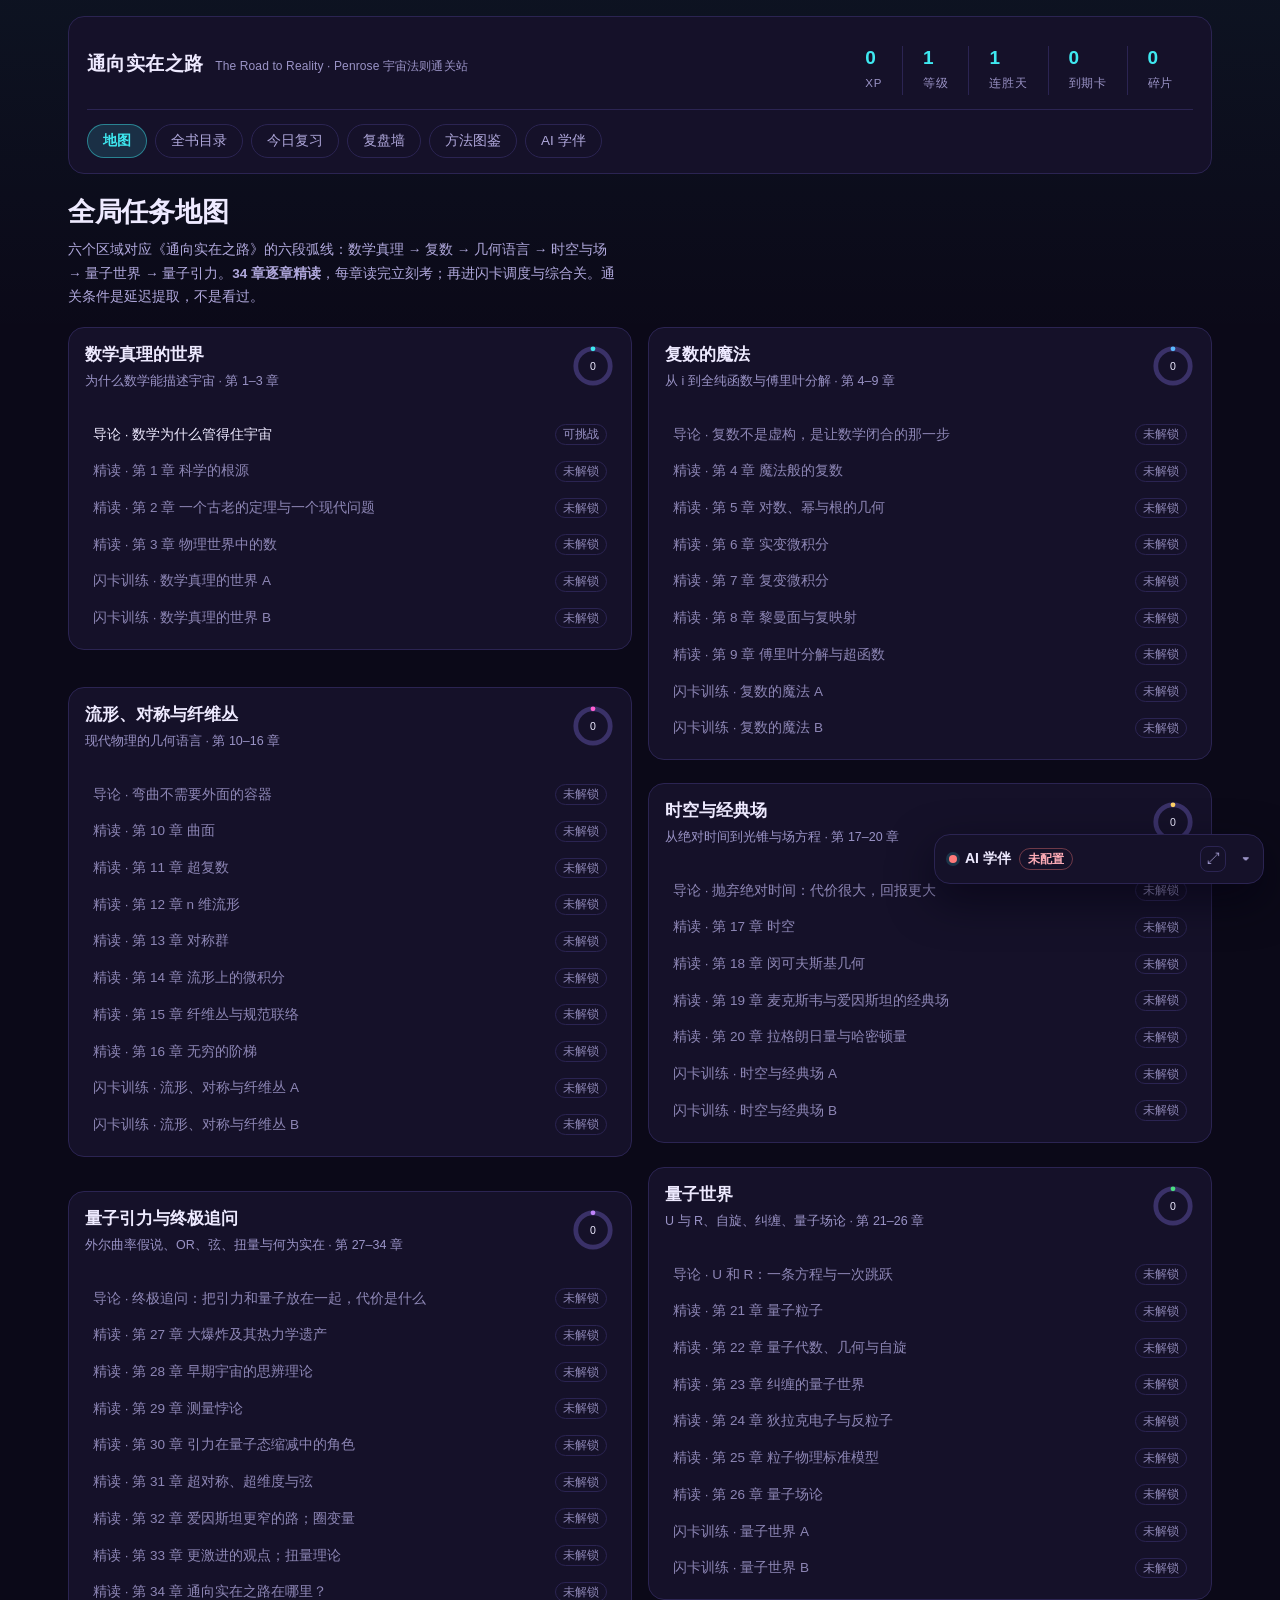
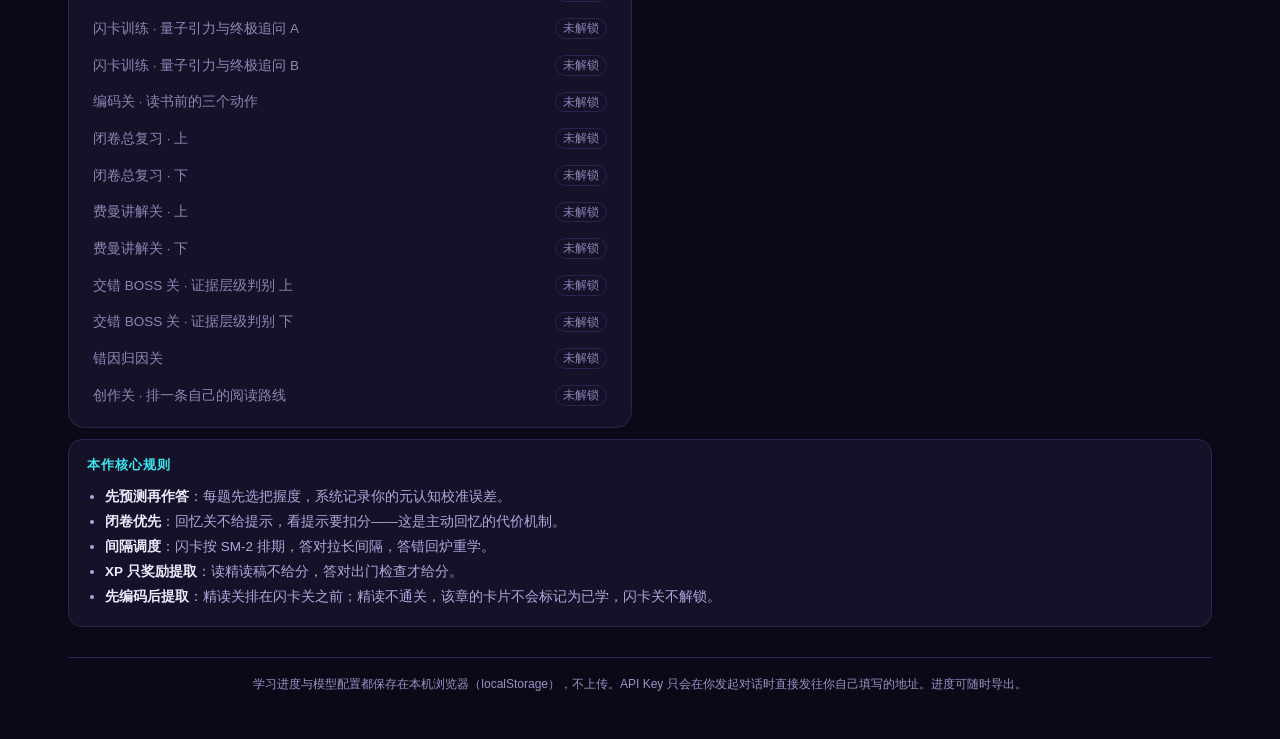
==== commit 91b8cf45: "feat: 全书目录（自由阅读任意一节）+ 存档自动备份与导入导出" ====
--- a/index.html
+++ b/index.html
@@ -25,6 +25,7 @@
     </div>
     <nav class="hud-nav">
       <button class="tab active" data-view="map">地图</button>
+      <button class="tab" data-view="catalog">全书目录</button>
       <button class="tab" data-view="recall">今日复习</button>
       <button class="tab" data-view="wall">复盘墙</button>
       <button class="tab" data-view="library">方法图鉴</button>
@@ -52,6 +53,29 @@
           <li><b>XP 只奖励提取</b>：读精读稿不给分，答对出门检查才给分。</li>
           <li><b>先编码后提取</b>：精读关排在闪卡关之前；精读不通关，该章的卡片不会标记为已学，闪卡关不解锁。</li>
         </ul>
+      </div>
+    </section>
+
+    <!-- ---------- 全书目录：不受关卡顺序限制 ---------- -->
+    <section class="view hidden" id="view-catalog">
+      <div class="view-head">
+        <h1>全书目录 · 想读哪节读哪节</h1>
+        <p>这里不受关卡顺序限制。<b>自由阅读不记 XP、不进卡组、不改通关记录</b>——它是书架，不是考场。要练提取，回地图按关卡走。</p>
+      </div>
+      <div class="cat-bar">
+        <input id="cat-q" class="cat-q" type="search" placeholder="搜章节名或小节名，比如「测地线」「薛定谔」" autocomplete="off">
+        <span class="cat-count" id="cat-count"></span>
+      </div>
+      <div id="cat-list" class="cat-list"></div>
+      <div class="panel" id="cat-store">
+        <h2 class="panel-t">存档保险</h2>
+        <p class="cat-note">存档存在这台浏览器里（localStorage）。换浏览器、清缓存、隐私模式都会丢。这里可以手动留底。</p>
+        <div class="row-btns">
+          <button class="btn small" id="cat-export">导出存档</button>
+          <button class="btn small ghost" id="cat-import">导入存档</button>
+          <button class="btn small ghost" id="cat-bak">看自动备份</button>
+        </div>
+        <div class="cat-note" id="cat-store-msg"></div>
       </div>
     </section>
 
@@ -254,6 +278,7 @@
         <div class="lv-method" id="lv-method"></div>
       </div>
       <!-- 阅读滑轨：既是进度，也是页码导航（悬停看页码+小节，点击/方向键跳页） -->
+      <div class="rd-sections" id="rd-sections"></div>
       <div class="rd-scrub" id="rd-scrub" role="slider" tabindex="0"
            aria-label="阅读进度，可跳页" aria-orientation="horizontal"
            aria-valuemin="1" aria-valuemax="1" aria-valuenow="1">
@@ -320,6 +345,7 @@
 <script src="lazy.js"></script>
 <!-- @@LAZY@@ 单文件版在这里内联 KaTeX / 章节 / 插图 / 图示 -->
 <script src="emph.js"></script>
+<script src="ink.js"></script>
 <script src="app.js"></script>
 </body>
 </html>
--- a/styles.css
+++ b/styles.css
@@ -686,3 +686,315 @@
     transition-duration:.001ms !important;scroll-behavior:auto !important;
   }
 }
+
+/* ---------- 预览模式提示条 ---------- */
+body.is-preview { padding-top: 34px; }
+#preview-bar {
+  position: fixed; top: 0; left: 0; right: 0; z-index: 9999;
+  height: 34px; display: flex; align-items: center; justify-content: center;
+  font-size: 12.5px; letter-spacing: .02em;
+  color: #1c1735; background: #ffd166;
+}
+
+/* ============================================================
+   人话层：把「硬」的原文翻译成能动手实验的通俗读本
+   —— 默认收成一行入口，不打断精读主线；展开后自成一篇小读本。
+   配色取暖橙（原文是冷紫、卡点是金），三者互不撞色。
+   ============================================================ */
+:root{
+  --warm:#ffb08a;          /* 人话的主色 */
+  --warm-ink:#2a1206;      /* 暖色实底上的字 */
+  --warm-dim:#f0c3ad;
+}
+.plainwrap{
+  margin:14px 0 16px;
+  border:1px solid rgba(255,176,138,.30);
+  border-radius:12px;
+  background:rgba(255,176,138,.05);
+  overflow:hidden;
+  /* 人话层整篇用楷体：跟精读正文同一副字，翻页时眼睛不用换字体。
+     楷体笔画比屏方细、比屏方小，所以字号一律比屏方版放大一档。 */
+  font-family:var(--kai);
+  letter-spacing:.01em;
+}
+/* 折叠头：做成一个真按钮的样子，而不是灰字链接 */
+.plain-sum{
+  display:flex;align-items:center;gap:10px;
+  padding:11px 14px;cursor:pointer;list-style:none;
+  user-select:none;
+}
+.plain-sum::-webkit-details-marker{display:none}
+.plain-sum:hover{background:rgba(255,176,138,.10)}
+.plain-sum:focus-visible{outline:2px solid var(--warm);outline-offset:-2px}
+.plain-badge{
+  flex:none;font-size:12.5px;font-weight:700;letter-spacing:.08em;
+  color:var(--warm-ink);background:var(--warm);
+  padding:2px 9px;border-radius:999px;
+}
+.plain-sum-t{
+  flex:1;min-width:0;font-size:15.5px;color:var(--warm);
+  overflow:hidden;text-overflow:ellipsis;white-space:nowrap;
+}
+/* 展开箭头：用两个方向的线画一个十字，收起时是 + */
+.plain-sum-x{
+  flex:none;width:13px;height:13px;position:relative;
+}
+.plain-sum-x::before,.plain-sum-x::after{
+  content:"";position:absolute;background:var(--warm);
+}
+.plain-sum-x::before{left:0;top:6px;width:13px;height:1.6px}
+.plain-sum-x::after{left:6px;top:0;width:1.6px;height:13px}
+.plainwrap[open] .plain-sum-x::after{opacity:0}
+/* 展开后正文区 */
+.plainblk{
+  padding:4px 16px 18px;
+  border-top:1px solid rgba(255,176,138,.22);
+}
+.plain-title{
+  font-size:19.5px;font-weight:700;color:#ffd9c6;line-height:1.7;
+  margin:16px 0 2px;
+}
+.plain-kicker{
+  font-size:13px;color:var(--warm-dim);letter-spacing:.05em;margin-bottom:10px;
+}
+.plain-p{color:#f6e6dd;font-size:16.5px;line-height:2}
+/* 段与段之间留一口气：line-height 只有 2，零间距会把长段糊成一堵墙 */
+.plain-p + .plain-p{margin-top:10px}
+.plain-p b{color:#ffe2cf;font-weight:700}
+.plain-p code{
+  background:rgba(0,0,0,.32);padding:1px 5px;border-radius:4px;
+  font-size:14px;color:#ffd9c6;
+}
+.plain-quote{
+  margin:16px 0;padding:12px 16px;
+  border:1px solid rgba(255,176,138,.28);
+  border-radius:10px;background:rgba(255,176,138,.07);
+  font-size:16.5px;line-height:1.95;color:#ffe2cf;
+}
+.plain-quote b{color:var(--warm)}
+.plain-tail{
+  margin-top:16px;padding:12px 15px;
+  border:1px solid rgba(255,176,138,.24);
+  border-radius:10px;background:rgba(255,176,138,.05);
+  font-size:16px;line-height:1.9;color:#f6e6dd;
+}
+.plain-tail b{color:#ffd9c6}
+.plain-tb{
+  width:100%;border-collapse:collapse;margin:14px 0;font-size:15px;
+  font-variant-numeric:tabular-nums;
+}
+.plain-tb th{
+  background:rgba(255,176,138,.16);color:#ffd9c6;font-weight:700;
+  padding:8px 10px;text-align:left;border:1px solid rgba(255,176,138,.24);
+}
+.plain-tb td{padding:8px 10px;border:1px solid rgba(255,176,138,.18);color:#f0e2da}
+.plain-tb tr:nth-child(even) td{background:rgba(255,176,138,.05)}
+/* 「试一试」实验卡 */
+.lab{
+  margin:16px 0;padding:13px 15px 14px;
+  border:1px solid rgba(255,176,138,.22);
+  border-radius:11px;background:rgba(20,10,6,.30);
+}
+.lab-t{
+  font-size:12.5px;font-weight:700;letter-spacing:.08em;color:var(--warm);
+  margin-bottom:6px;
+}
+.lab-q{
+  font-size:16.5px;color:#ffe2cf;font-weight:700;line-height:1.8;margin-bottom:10px;
+}
+.lab-hint{
+  margin-top:9px;font-size:14px;line-height:1.85;color:var(--warm-dim);
+}
+.lab .figbox{margin:0}
+.lab .fig-title{color:var(--warm)}
+
+/* ---------- 行内环节：想一想 / 小检验 ----------
+   三个环节（试一试、想一想、小检验）都长在人话的叙述里，
+   跟当前段落挨着出现；配色统一在暖橙一族，只靠标签文字区分。 */
+.plain-tag{
+  display:inline-block;flex:none;
+  font-size:12.5px;font-weight:700;letter-spacing:.08em;color:var(--warm);
+  padding:1px 8px;border-radius:999px;
+  border:1px solid rgba(255,176,138,.34);
+  background:rgba(255,176,138,.10);
+  line-height:1.7;
+}
+/* 想一想：点一下展开答案 */
+.plain-ask{
+  margin:16px 0;
+  border:1px solid rgba(255,176,138,.22);
+  border-radius:11px;background:rgba(255,176,138,.035);
+  overflow:hidden;
+}
+.plain-ask-q{
+  display:flex;align-items:flex-start;gap:9px;
+  padding:11px 14px;cursor:pointer;list-style:none;
+  user-select:none;
+}
+.plain-ask-q::-webkit-details-marker{display:none}
+.plain-ask-q:hover{background:rgba(255,176,138,.08)}
+.plain-ask-q:focus-visible{outline:2px solid var(--warm);outline-offset:-2px}
+.plain-ask-t{
+  flex:1;min-width:0;font-size:16.5px;font-weight:700;line-height:1.8;color:#ffe2cf;
+}
+.plain-ask-a{
+  padding:11px 14px 13px;
+  border-top:1px dashed rgba(255,176,138,.20);
+  font-size:16px;line-height:1.95;color:#f0e2da;
+}
+.plain-ask-a b{color:#ffe2cf}
+/* 小检验：选一个，当场判 */
+.plain-check{
+  margin:16px 0;padding:12px 14px 13px;
+  border:1px solid rgba(255,176,138,.22);
+  border-radius:11px;background:rgba(255,176,138,.035);
+}
+.plain-check-t{
+  display:flex;align-items:flex-start;gap:9px;flex-wrap:wrap;
+  font-size:16.5px;font-weight:700;line-height:1.8;color:#ffe2cf;margin-bottom:10px;
+}
+.plain-check-q{flex:1;min-width:0}
+.plain-check-opts{display:flex;flex-direction:column;gap:7px}
+.pcheck-opt{
+  display:block;width:100%;text-align:left;cursor:pointer;
+  background:rgba(20,10,6,.32);
+  border:1px solid rgba(255,176,138,.20);
+  border-radius:9px;padding:9px 12px;
+  color:#f0e2da;font-family:var(--kai);font-size:15.5px;line-height:1.75;
+  transition:background .18s,border-color .18s;
+}
+.pcheck-opt:hover{background:rgba(255,176,138,.10);border-color:rgba(255,176,138,.40)}
+.pcheck-opt:focus-visible{outline:2px solid var(--warm);outline-offset:1px}
+.pcheck-opt.right{
+  border-color:rgba(74,222,128,.62);background:rgba(74,222,128,.13);color:#dcffe9;
+}
+.pcheck-opt.wrong{
+  border-color:rgba(255,122,122,.58);background:rgba(255,122,122,.11);color:#ffdcdc;
+}
+.plain-check-why{
+  margin-top:10px;padding-top:10px;
+  border-top:1px dashed rgba(255,176,138,.20);
+  font-size:15.5px;line-height:1.9;color:#f0e2da;
+}
+.plain-check-why b{color:#ffe2cf}
+
+/* 阅读模式：人话层跟着放大 */
+body.readmode #lv-stage .plain-title{font-size:23px}
+body.readmode #lv-stage .plain-p{font-size:19px;line-height:2.05}
+body.readmode #lv-stage .plain-sum-t{font-size:17px}
+body.readmode #lv-stage .lab-q{font-size:19px}
+body.readmode #lv-stage .lab-hint{font-size:16px;line-height:1.9}
+body.readmode #lv-stage .plain-tb{font-size:16.5px}
+body.readmode #lv-stage .plain-quote{font-size:19px;line-height:2}
+body.readmode #lv-stage .plain-ask-t{font-size:19px}
+body.readmode #lv-stage .plain-ask-a{font-size:18.5px;line-height:2}
+body.readmode #lv-stage .plain-check-t{font-size:19px}
+body.readmode #lv-stage .pcheck-opt{font-size:18px}
+body.readmode #lv-stage .plain-check-why{font-size:18px;line-height:2}
+
+/* 整段就是一条公式的：单独成行、居中，跟正文的 .math-line 一个规矩 */
+.plain-fml{
+  text-align:center;margin:14px 0;padding:2px 0;
+}
+.plain-fml .katex{font-size:1.06em}
+
+/* ============================================================
+   手写批注层（ink.js）
+   —— 画在正文之上的透明画布，关闭时完全不拦事件
+   ============================================================ */
+.stage{position:relative}
+.ink-layer{position:absolute;left:0;top:0;z-index:6;touch-action:none;
+  -webkit-user-select:none;user-select:none;cursor:crosshair}
+body.ink-on .stage{-webkit-user-select:none;user-select:none}
+body.ink-on .ink-layer{cursor:crosshair}
+
+.ink-bar{position:fixed;right:22px;bottom:26px;z-index:60;display:flex;flex-direction:column;
+  align-items:flex-end;gap:8px;pointer-events:none}
+.ink-fab{pointer-events:auto;width:42px;height:42px;border-radius:50%;cursor:pointer;
+  border:1px solid var(--line);background:var(--surf2);color:var(--txt);font-size:17px;line-height:1;
+  box-shadow:0 6px 18px rgba(0,0,0,.35);transition:background .16s,border-color .16s,transform .16s}
+.ink-fab:hover{background:var(--surf3);border-color:rgba(62,232,240,.5)}
+.ink-fab.active{background:rgba(62,232,240,.16);border-color:var(--cyan);color:var(--cyan)}
+
+.ink-tools{pointer-events:auto;display:none;align-items:center;gap:6px;padding:7px 9px;
+  background:var(--surf2);border:1px solid var(--line);border-radius:12px;
+  box-shadow:0 10px 28px rgba(0,0,0,.45)}
+.ink-bar.on .ink-tools{display:flex}
+.ink-tools button{width:30px;height:30px;border-radius:8px;cursor:pointer;
+  border:1px solid transparent;background:var(--surf3);color:#cfc9ee;font-size:13px;line-height:1;
+  transition:background .14s,color .14s,border-color .14s}
+.ink-tools button:hover{background:#2b2452;color:#fff}
+.ink-tools button.sel{border-color:var(--cyan);color:var(--cyan);background:rgba(62,232,240,.14)}
+.ink-tools button:disabled{color:#8d86b5;cursor:default;background:var(--surf1)}
+.ink-tools .ink-c{background:var(--c);border-color:rgba(0,0,0,.25)}
+.ink-tools .ink-c.sel{box-shadow:0 0 0 2px var(--surf2),0 0 0 3px var(--cyan)}
+.ink-sep{width:1px;height:18px;background:var(--line);margin:0 2px}
+
+@media (max-width:720px){
+  .ink-bar{right:12px;bottom:14px}
+  .ink-fab{width:38px;height:38px}
+  .ink-tools{gap:4px;padding:6px}
+  .ink-tools button{width:27px;height:27px;font-size:12px}
+}
+.ink-bar{display:none}
+body.on-level .ink-bar{display:flex}
+
+/* ============================================================
+   全书目录（自由阅读）与小节条
+   —— 书架不是考场：只做导航，不带进度压力
+   ============================================================ */
+.cat-bar{display:flex;align-items:center;gap:12px;margin:0 0 18px}
+.cat-q{flex:1;min-width:0;padding:10px 14px;border-radius:10px;font:inherit;font-size:14px;
+  background:var(--surf2);border:1px solid var(--line);color:var(--txt)}
+.cat-q:focus{outline:none;border-color:rgba(62,232,240,.55);background:var(--surf3)}
+.cat-q::placeholder{color:#8d86b5}
+.cat-count{font-size:12px;color:var(--dim);white-space:nowrap;font-variant-numeric:tabular-nums}
+
+.cat-region{margin:0 0 22px}
+.cat-region>h2{font-size:13px;font-weight:600;letter-spacing:.06em;color:var(--dim);margin:0 0 8px;padding:0 2px}
+
+.cat-ch{border-top:1px solid var(--line)}
+.cat-region .cat-ch:last-child{border-bottom:1px solid var(--line)}
+.cat-hd{display:flex;align-items:baseline;gap:12px;width:100%;padding:11px 6px;background:none;
+  border:0;cursor:pointer;text-align:left;color:var(--txt);font:inherit;border-radius:6px}
+.cat-hd:hover{background:var(--surf2)}
+.cat-no{flex:0 0 auto;font-size:12px;color:#8d86b5;font-variant-numeric:tabular-nums;
+  font-family:ui-monospace,SFMono-Regular,Menlo,monospace}
+.cat-tt{flex:1;min-width:0;font-size:15px;font-weight:600;overflow:hidden;text-overflow:ellipsis;white-space:nowrap}
+.cat-meta{flex:0 0 auto;font-size:12px;color:var(--dim);font-variant-numeric:tabular-nums}
+.cat-caret{flex:0 0 auto;font-size:11px;color:#8d86b5;transition:transform .18s}
+.cat-ch.open .cat-caret{transform:rotate(180deg);color:var(--cyan)}
+.cat-ch.open .cat-tt{color:var(--cyan)}
+
+.cat-secs{overflow:hidden}
+.cat-secs:empty{display:none}
+.cat-secs-in{display:grid;grid-template-columns:1fr 1fr;gap:2px 14px;padding:2px 0 14px 30px}
+.cat-sec{display:flex;align-items:baseline;gap:8px;padding:6px 8px;background:none;border:0;
+  cursor:pointer;text-align:left;color:var(--txt);font:inherit;font-size:13.5px;border-radius:6px;min-width:0}
+.cat-sec:hover{background:var(--surf3);color:var(--cyan)}
+.cat-sec-t{flex:0 1 auto;min-width:0;overflow:hidden;text-overflow:ellipsis;white-space:nowrap}
+.cat-sec-p{flex:0 0 auto;font-size:11px;color:#8d86b5;font-variant-numeric:tabular-nums}
+.cat-sec-all{grid-column:1 / -1;color:var(--cyan);font-weight:600}
+.cat-loading{padding:6px 8px 14px 30px;font-size:13px;color:#8d86b5}
+.cat-note{font-size:12.5px;color:var(--dim);line-height:1.7;margin:0 0 10px}
+
+@media (max-width:720px){
+  .cat-secs-in{grid-template-columns:1fr;padding-left:0}
+  .cat-meta{display:none}
+  .cat-q{font-size:15px}
+}
+
+/* 章内小节条：横滚 chips，当前节电青 */
+.rd-sections{display:flex;gap:6px;overflow-x:auto;padding:2px 0 10px;margin:0 0 2px;
+  scrollbar-width:none;-ms-overflow-style:none}
+.rd-sections::-webkit-scrollbar{display:none}
+.rd-sections.hidden{display:none}
+.rd-sec{flex:0 0 auto;padding:5px 10px;border-radius:99px;font:inherit;font-size:12.5px;
+  background:var(--surf1);border:1px solid var(--line);color:#b9b3d6;cursor:pointer;white-space:nowrap;
+  transition:color .14s,border-color .14s,background .14s}
+.rd-sec:hover{color:var(--cyan);border-color:rgba(62,232,240,.45)}
+.rd-sec.on{background:rgba(62,232,240,.14);border-color:var(--cyan);color:var(--cyan);font-weight:600}
+.cat-bak{display:flex;align-items:center;justify-content:space-between;gap:12px;
+  padding:8px 0;border-top:1px solid var(--line);font-size:12.5px;color:var(--dim);
+  font-variant-numeric:tabular-nums}
+#cat-store .cat-bak:last-child{border-bottom:1px solid var(--line)}
